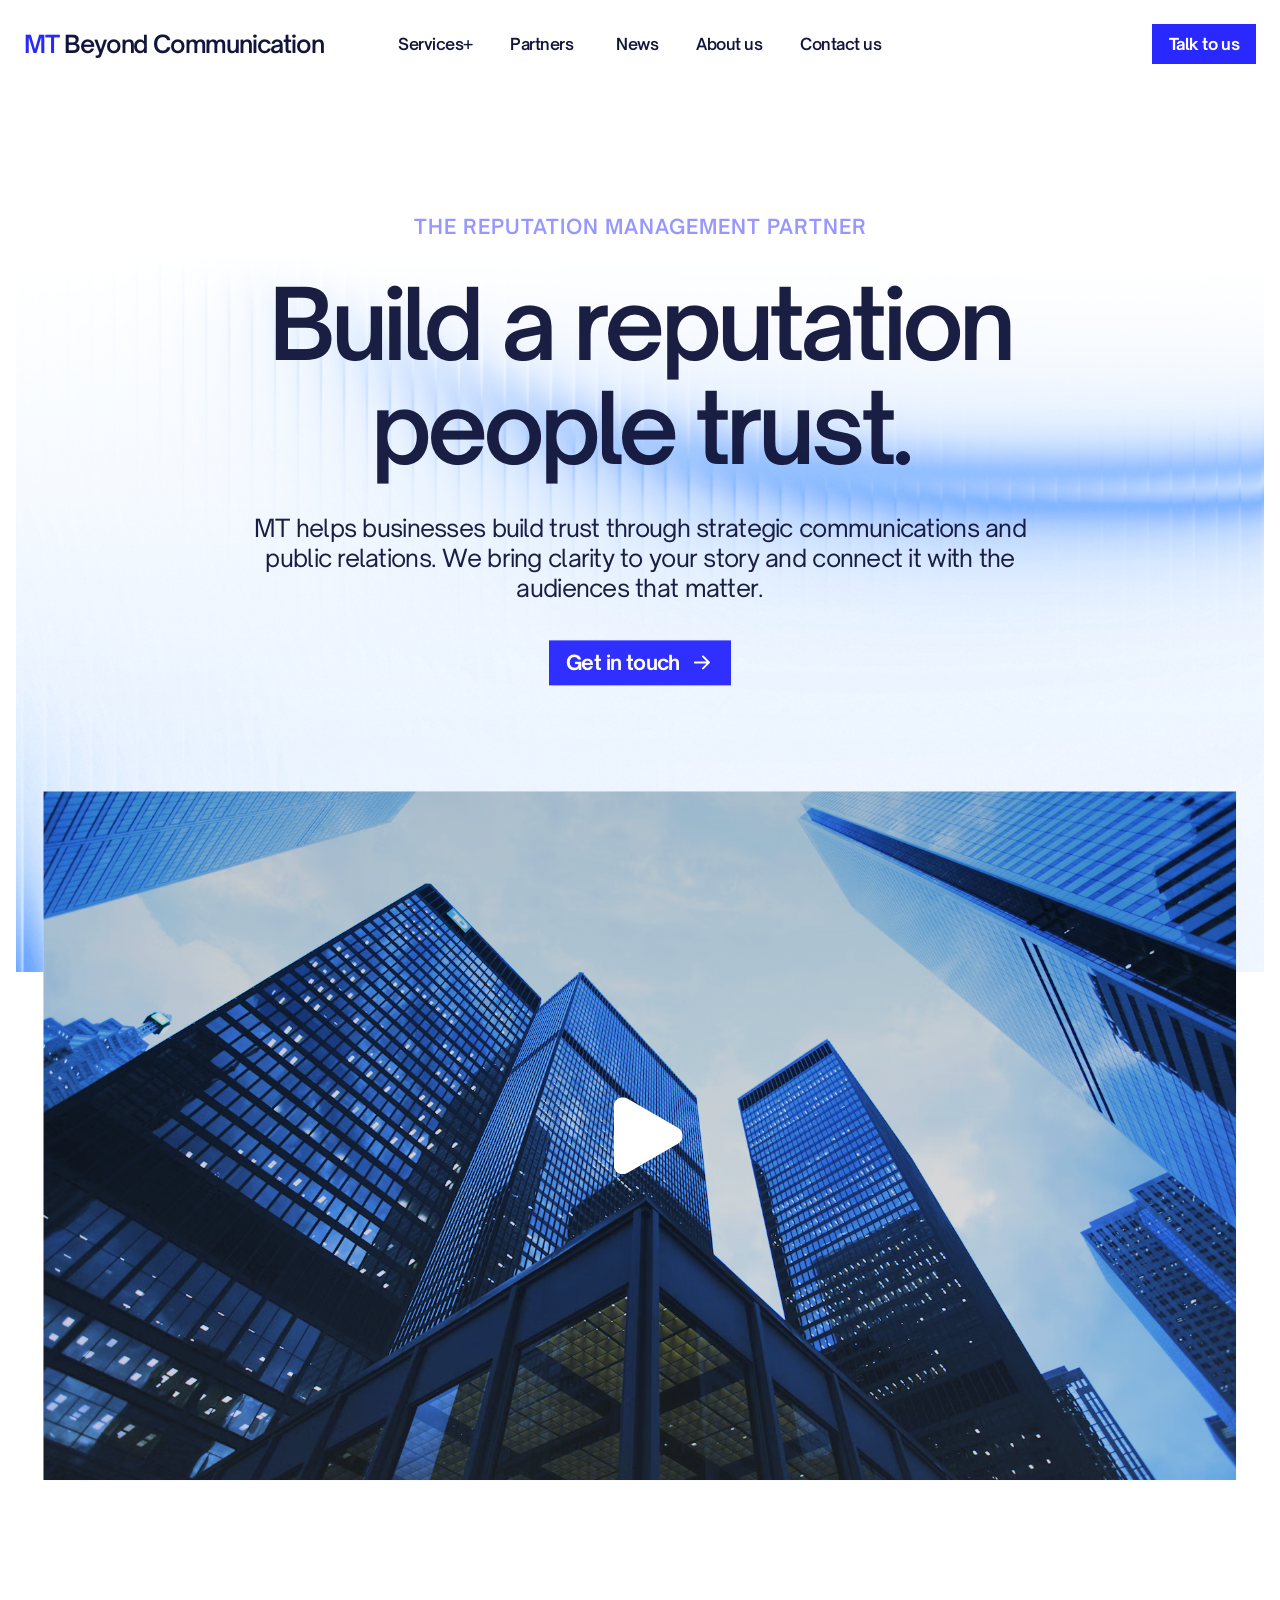
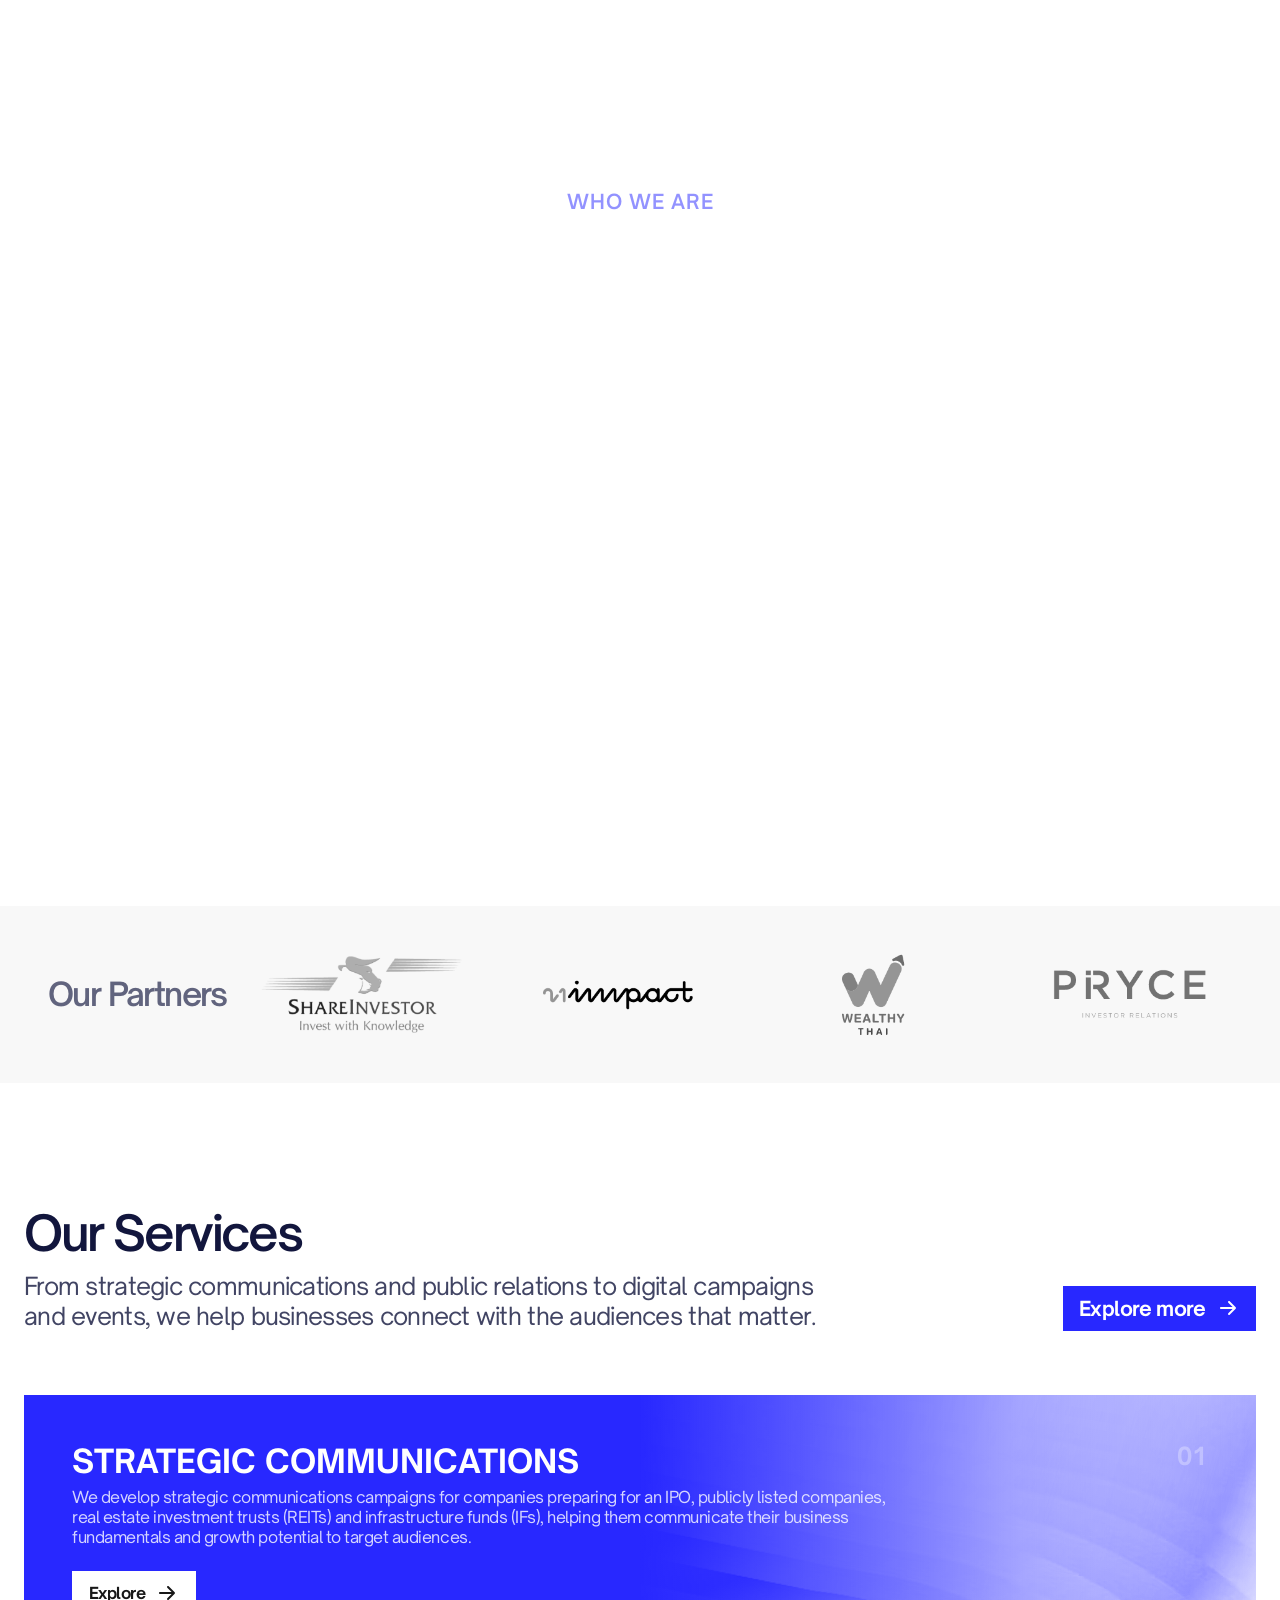
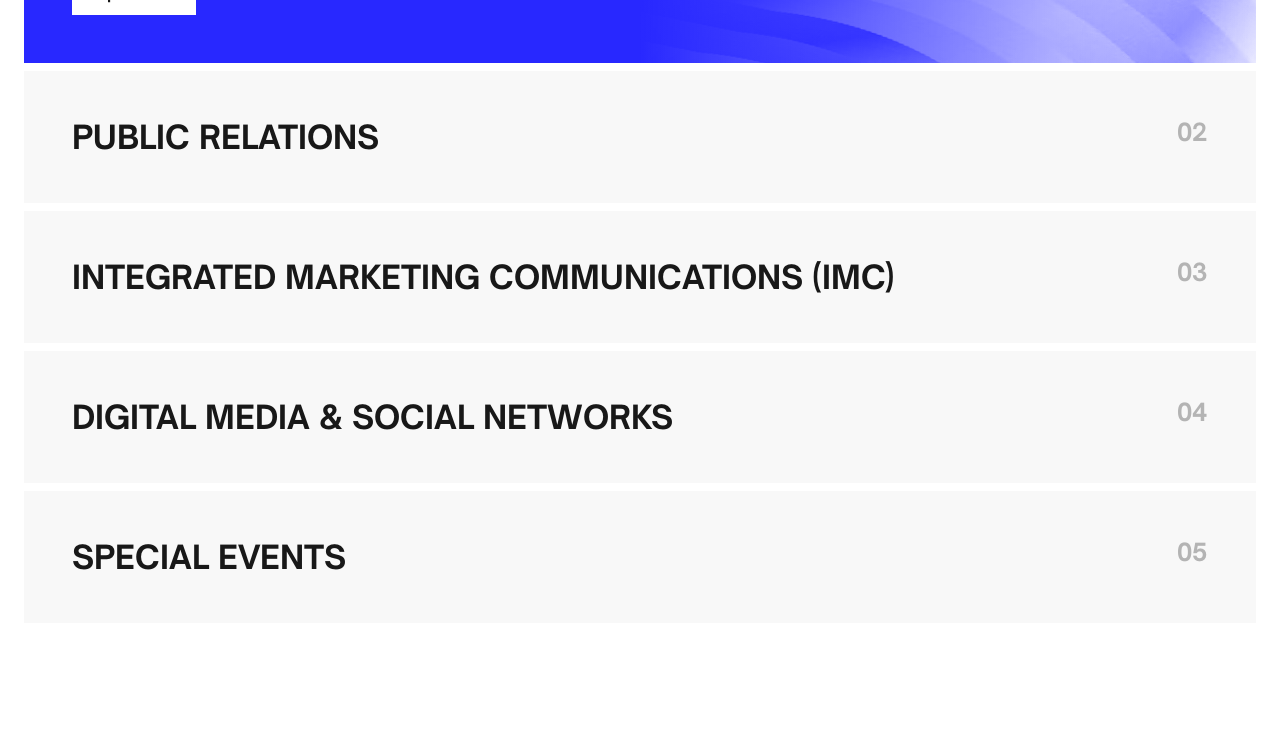
==== index.html @ 6bf40160 "Give presentation sections a minimum viewport height" ====
<!doctype html>
<html lang="en">
<head>
  <meta charset="utf-8">
  <meta name="viewport" content="width=device-width, initial-scale=1">
  <meta name="description" content="MT helps businesses build trust through strategic communications and public relations. We bring clarity to your story and connect it with the audiences that matter.">
  <title>MT — Beyond Communication</title>
  <link rel="preload" href="assets/fonts/OpenSauceOne-SemiBold.otf" as="font" type="font/otf" crossorigin>
  <link rel="preload" href="assets/fonts/OpenSauceOne-Regular.otf" as="font" type="font/otf" crossorigin>
  <link rel="stylesheet" href="styles.css?v=full-height-1">
  <link rel="stylesheet" href="motion.css">
  <script src="script.js?v=scroll-3" defer></script>
  <script src="motion.js" defer></script>
</head>
<body>
  <a class="skip-link" href="#main">Skip to content</a>
  <div class="site" data-node-id="1:2">
    <header class="header" data-node-id="1:3">
      <a class="brand" href="#" aria-label="MT Beyond Communication — Home" data-node-id="1:4"><span>MT </span>Beyond Communication</a>
      <nav class="navigation" aria-label="Main navigation" data-node-id="1:5">
        <a href="#" data-node-id="1:6">Services+</a>
        <a href="#" data-node-id="1:7">Partners</a>
        <a href="#" data-node-id="1:6">News</a>
        <a href="#" data-node-id="1:6">About us</a>
        <a href="#" data-node-id="1:6">Contact us</a>
      </nav>
      <button class="button button--small" type="button" data-pending="contact" data-node-id="1:11" aria-disabled="true">Talk to us</button>
    </header>
    <main id="main" tabindex="-1">
      <section class="hero" aria-labelledby="hero-title" data-node-id="1:13">
        <div class="hero-background" aria-hidden="true">
          <img src="assets/images/hero-texture.png" alt="" width="3840" height="2160" fetchpriority="high">
          <div class="hero-blue"></div><div class="hero-fade"></div>
        </div>
        <div class="hero-content" data-node-id="1:14">
          <div class="hero-copy" data-node-id="1:15">
            <p class="eyebrow hero-eyebrow" data-node-id="1:16">THE REPUTATION MANAGEMENT PARTNER</p>
            <h1 id="hero-title" data-node-id="1:17">Build a reputation people trust.</h1>
            <p class="hero-description" data-node-id="1:18">MT helps businesses build trust through strategic communications and public relations. We bring clarity to your story and connect it with the audiences that matter.</p>
          </div>
          <button class="button button--large" type="button" data-pending="contact" data-node-id="1:20" aria-disabled="true">Get in touch<img src="assets/images/arrow-white.svg" width="24" height="24" alt=""></button>
        </div>
        <div class="film" data-node-id="1:25">
          <div class="film-art" aria-hidden="true">
            <img class="film-texture" src="assets/images/hero-texture.png" width="3840" height="2160" alt="">
            <img class="film-photo" src="assets/images/architecture.png" width="1740" height="1160" alt="">
            <div class="film-blue"></div><div class="film-shade"></div>
          </div>
          <button class="play" type="button" data-pending="video" aria-disabled="true" aria-label="Play MT introduction" data-node-id="1:26"><span class="play-rotation"><img src="assets/images/play.svg" alt=""></span></button>
        </div>
      </section>
      <section id="about" class="standards" tabindex="-1" aria-labelledby="standards-title" data-node-id="1:27">
        <div class="standards-content" data-node-id="1:28">
          <h2 class="eyebrow" id="standards-title" data-node-id="1:29">WHO WE ARE</h2>
          <p class="statement" data-node-id="1:30"><span class="text-blue">MT Multimedia</span> helps businesses communicate with clarity, drawing on expertise in strategic communications for listed companies, REITs and infrastructure funds.</p>
        </div>
      </section>
      <section id="partners" class="partners" tabindex="-1" aria-labelledby="partners-title" data-node-id="1:31">
        <h2 id="partners-title" data-node-id="1:32">Our Partners</h2>
        <div class="partner-logos" data-node-id="1:33">
          <div class="partner" data-node-id="1:34"><img src="assets/images/partner-shareinvestor.png" width="220" height="100" alt="ShareInvestor — Invest with Knowledge" loading="lazy"><span aria-hidden="true"></span></div>
          <div class="partner" data-node-id="1:35"><img src="assets/images/partner-vimpact.png" width="220" height="100" alt="21 Impact" loading="lazy"><span aria-hidden="true"></span></div>
          <div class="partner" data-node-id="1:36"><img src="assets/images/partner-wealthy-thai.png" width="220" height="100" alt="Wealthy Thai" loading="lazy"><span aria-hidden="true"></span></div>
          <div class="partner" data-node-id="1:37"><img src="assets/images/partner-pryce.png" width="220" height="100" alt="Pryce Investor Relations" loading="lazy"><span aria-hidden="true"></span></div>
        </div>
      </section>
      <section id="services" class="services" tabindex="-1" aria-labelledby="services-title" data-node-id="1:38">
        <div class="services-header" data-node-id="1:39">
          <div class="services-intro" data-node-id="1:40">
            <h2 id="services-title" data-node-id="1:41">Our Services</h2>
            <p data-node-id="1:42">From strategic communications and public relations to digital campaigns and events, we help businesses connect with the audiences that matter.</p>
          </div>
          <a class="button button--large" href="#service-list" data-node-id="1:43">Explore more<img src="assets/images/arrow-white.svg" width="24" height="24" alt=""></a>
        </div>
        <div id="service-list" class="service-list" tabindex="-1" data-node-id="1:47">
          <article id="strategic-communications" class="service-card service-card--strategic" aria-labelledby="strategic-title" data-node-id="1:48">
            <div class="service-art" aria-hidden="true"><div class="service-image"><img src="assets/images/service-texture.png" width="1644" height="2324" alt="" loading="lazy"></div><div class="service-fade"></div></div>
            <div class="service-content" data-node-id="1:49"><div class="service-copy"><h3 id="strategic-title" data-node-id="1:51"><button type="button" class="service-toggle" aria-controls="strategic-title-details">STRATEGIC COMMUNICATIONS</button></h3><div id="strategic-title-details" class="service-details"><div class="service-details-body"><p data-node-id="1:52">We develop strategic communications campaigns for companies preparing for an IPO, publicly listed companies, real estate investment trusts (REITs) and infrastructure funds (IFs), helping them communicate their business fundamentals and growth potential to target audiences.</p><button type="button" class="button button--white" data-pending="strategic" aria-disabled="true" data-node-id="1:53">Explore<img src="assets/images/arrow-dark.svg" width="24" height="24" alt=""></button></div></div></div></div>
            <span class="service-number" data-node-id="1:57">01</span>
          </article>
          <article id="public-relations" class="service-card service-card--pr" aria-labelledby="pr-title" data-node-id="1:58">
            <div class="service-art" aria-hidden="true"><div class="service-image"><img src="assets/images/service-texture.png" width="1644" height="2324" alt="" loading="lazy"></div><div class="service-fade"></div></div>
            <div class="service-content" data-node-id="1:59"><div class="service-copy"><h3 id="pr-title" data-node-id="1:61"><button type="button" class="service-toggle" aria-controls="pr-title-details">PUBLIC RELATIONS</button></h3><div id="pr-title-details" class="service-details"><div class="service-details-body"><p data-node-id="1:62">We plan and manage public relations campaigns for private and public sector organisations, combining media relations, press conferences and interviews with monitoring and evaluation to strengthen corporate reputation.</p><button type="button" class="button button--white" data-pending="pr" aria-disabled="true" data-node-id="1:63">Explore<img src="assets/images/arrow-dark.svg" width="24" height="24" alt=""></button></div></div></div></div>
            <span class="service-number" data-node-id="1:67">02</span>
          </article>
          <article id="integrated-marketing" class="service-card service-card--imc" aria-labelledby="imc-title" data-node-id="1:68">
            <div class="service-art" aria-hidden="true"><div class="service-image"><img src="assets/images/service-texture.png" width="1644" height="2324" alt="" loading="lazy"></div><div class="service-fade"></div></div>
            <div class="service-content" data-node-id="1:69"><div class="service-copy"><h3 id="imc-title" data-node-id="1:71"><button type="button" class="service-toggle" aria-controls="imc-title-details">INTEGRATED MARKETING COMMUNICATIONS (IMC)</button></h3><div id="imc-title-details" class="service-details"><div class="service-details-body"><p data-node-id="1:72">We develop integrated campaigns that strengthen corporate identity and build brands across traditional and digital media, supported by video, advertising and content production.</p><button type="button" class="button button--white" data-pending="imc" aria-disabled="true" data-node-id="1:73">Explore<img src="assets/images/arrow-dark.svg" width="24" height="24" alt=""></button></div></div></div></div>
            <span class="service-number" data-node-id="1:77">03</span>
          </article>
          <article id="digital-media" class="service-card service-card--digital" aria-labelledby="digital-title" data-node-id="1:78">
            <div class="service-art" aria-hidden="true"><div class="service-image"><img src="assets/images/service-texture.png" width="1644" height="2324" alt="" loading="lazy"></div><div class="service-fade"></div></div>
            <div class="service-content" data-node-id="1:79"><div class="service-copy"><h3 id="digital-title" data-node-id="1:81"><button type="button" class="service-toggle" aria-controls="digital-title-details">DIGITAL MEDIA &amp; SOCIAL NETWORKS</button></h3><div id="digital-title-details" class="service-details"><div class="service-details-body"><p data-node-id="1:82">We develop digital marketing plans and online campaigns for business and investment audiences, selecting appropriate platforms and monitoring performance to support each campaign’s objectives.</p><button type="button" class="button button--white" data-pending="digital" aria-disabled="true" data-node-id="1:83">Explore<img src="assets/images/arrow-dark.svg" width="24" height="24" alt=""></button></div></div></div></div>
            <span class="service-number" data-node-id="1:87">04</span>
          </article>
          <article id="special-events" class="service-card service-card--events" aria-labelledby="events-title" data-node-id="1:88">
            <div class="service-art" aria-hidden="true"><div class="service-image"><img src="assets/images/service-texture.png" width="1644" height="2324" alt="" loading="lazy"></div><div class="service-fade"></div></div>
            <div class="service-content"><div class="service-copy"><h3 id="events-title" data-node-id="1:90"><button type="button" class="service-toggle" aria-controls="events-title-details">SPECIAL EVENTS</button></h3><div id="events-title-details" class="service-details"><div class="service-details-body"><p>We plan and manage events for businesses and the investment community, including IPO roadshows, listing-day events and shareholder meetings.</p><button type="button" class="button button--white" data-pending="events" aria-disabled="true">Explore<img src="assets/images/arrow-dark.svg" width="24" height="24" alt=""></button></div></div></div></div>
            <span class="service-number" data-node-id="1:91">05</span>
          </article>
        </div>
      </section>
    </main>
  </div>
</body>
</html>
---- styles.css ----
@font-face{font-family:"Open Sauce One";src:url("assets/fonts/OpenSauceOne-Regular.otf") format("opentype");font-style:normal;font-weight:400;font-display:swap}
@font-face{font-family:"Open Sauce One";src:url("assets/fonts/OpenSauceOne-SemiBold.otf") format("opentype");font-style:normal;font-weight:600;font-display:swap}
@font-face{font-family:"Open Sauce One";src:url("assets/fonts/OpenSauceOne-Bold.otf") format("opentype");font-style:normal;font-weight:700;font-display:swap}
@font-face{font-family:"Open Sauce Two";src:url("assets/fonts/OpenSauceTwo-Regular.otf") format("opentype");font-style:normal;font-weight:400;font-display:swap}
@font-face{font-family:"Open Sauce Two";src:url("assets/fonts/OpenSauceTwo-SemiBold.otf") format("opentype");font-style:normal;font-weight:600;font-display:swap}

/* Figma 1:2 — desktop reference: 1920 × 4155. */
:root{
  --blue:#2828ff;
  --ink:#12163d;
  --muted:#a1a2ac;
  --paper:#fff;
  --surface:#f8f8f8;
  --dark:#181818;
  --content:1242px;
  --font-one:"Open Sauce One",sans-serif;
  --font-two:"Open Sauce Two",sans-serif;
  --motion-fast:160ms;
  --motion-ease:cubic-bezier(.2,.7,.2,1);
}
*{box-sizing:border-box}
html{scroll-behavior:smooth;scroll-padding-top:24px}
body{margin:0;background:var(--paper);color:var(--ink);font-family:var(--font-one);font-synthesis:none;-webkit-font-smoothing:antialiased}
h1,h2,h3,p{margin:0;font-size:inherit;font-weight:inherit}
a{color:inherit;text-decoration:none}
button{border:0;border-radius:0;margin:0;padding:0;background:none;color:inherit;font:inherit;letter-spacing:inherit;cursor:pointer}
img{display:block;max-width:none}
button[aria-disabled="true"]{cursor:default}
:focus-visible{outline:2px solid var(--blue);outline-offset:5px}
.button--white:focus-visible,.play:focus-visible{outline-color:white}
/* Destination focus continues the reading order, without outlining a section. */
:where(main,section,.service-list)[tabindex="-1"]:focus,[data-anchor-focus]:focus{outline:none}
.skip-link{position:fixed;left:24px;top:16px;z-index:20;padding:12px 16px;background:var(--ink);color:white;transform:translateY(-180%)}
.skip-link:focus{transform:translateY(0)}
.site{isolation:isolate;width:100%;overflow:clip}
.header{position:relative;z-index:5;display:grid;grid-template-columns:minmax(0,1fr) auto minmax(0,1fr);align-items:center;padding:24px;min-height:88px;gap:32px}
.brand{width:300px;flex-shrink:0;font-family:var(--font-two);font-weight:600;font-size:24px;line-height:26px;letter-spacing:-1.2px;white-space:nowrap}
.brand span{color:var(--blue)}
.navigation{display:flex;align-items:center;gap:36px;font-size:16px;font-weight:600;line-height:20px;letter-spacing:-.48px;white-space:nowrap}
.navigation a,.navigation button{position:relative}
.navigation>:nth-child(1){width:76px}
.navigation>:nth-child(2){width:70px}
.navigation>:nth-child(3){width:44px}
.navigation>:nth-child(4){width:68px}
.navigation>:nth-child(5){width:82px}
.header>.button{width:104px;justify-self:end}
.navigation a::after{position:absolute;content:"";bottom:-5px;left:0;right:0;height:1px;background:currentColor;transform:scaleX(0);transform-origin:left;transition:transform var(--motion-fast) var(--motion-ease)}
.navigation a:focus-visible::after{transform:scaleX(1)}
.button{display:inline-flex;align-items:center;justify-content:center;align-self:flex-start;flex-shrink:0;gap:10px;padding:10px 16px;background:var(--blue);color:white;font-size:16px;line-height:20px;font-weight:700;letter-spacing:-.48px;white-space:nowrap;transition:transform 120ms var(--motion-ease)}
.button--large{font-size:20px;line-height:25px;letter-spacing:-.6px}
.button--white{background:white;color:var(--dark)}
.button img{flex-shrink:0;transition:transform var(--motion-fast) var(--motion-ease)}
.button:not([aria-disabled="true"]):focus-visible img{transform:translateX(3px)}
.button:not([aria-disabled="true"]):active{transform:translateY(1px)}
/* Hover feedback is limited to precise pointers, so touch does not leave it on. */
@media(hover:hover) and (pointer:fine){
  .navigation a:hover::after{transform:scaleX(1)}
  .button:not([aria-disabled="true"]):hover img{transform:translateX(3px)}
}
main{display:block}
.hero{min-height:100svh;height:891px;position:relative;z-index:4;display:flex;align-items:center;padding:16px 96px 188px}
.hero-background{position:absolute;inset:0;overflow:hidden;pointer-events:none;isolation:isolate}
.hero-background::after{content:"";position:absolute;inset:0;border:16px solid white}
.hero-background>img{width:100%;height:100%;object-fit:cover}
.hero-blue,.hero-fade{position:absolute;inset:0}
.hero-blue{background:blue;mix-blend-mode:color-dodge}
.hero-fade{background:linear-gradient(to bottom,white 18.519%,rgba(255,255,255,0) 75.14%)}
.hero-content{position:relative;display:flex;flex:1;min-width:0;flex-direction:column;align-items:center;gap:37px}
.hero-copy{width:100%;display:flex;flex-direction:column;align-items:center;gap:33px;text-align:center}
.eyebrow{font-size:20px;line-height:25px;font-weight:600;letter-spacing:1px;color:var(--blue);opacity:.5}
.hero-eyebrow{width:655px;max-width:100%}
h1{width:1032px;max-width:100%;font-weight:600;font-size:96px;line-height:104px;letter-spacing:-4.8px}
.hero-description{width:796px;max-width:100%;font-size:24px;line-height:30px;letter-spacing:-.72px}
.hero-content>.button{align-self:center;width:182px}
.film,.film-origin{position:absolute;left:calc(50% - 620px);top:714.5px;width:1242px;height:699px}
.film-art{position:absolute;inset:0;overflow:hidden;isolation:isolate}
.film-texture{position:absolute;height:100%;width:100.05%;left:-.03%;top:0}
.film-photo{position:absolute;height:100%;width:103.03%;left:-.08%;top:0}
.film-blue,.film-shade{position:absolute;inset:0}
.film-blue{background:#4797ff;mix-blend-mode:overlay}
.film-shade{background:linear-gradient(to bottom,rgba(0,0,0,.2),rgba(102,102,102,.2))}
.play{position:absolute;left:50%;top:50%;transform:translate(-50%,-50%);width:104px;height:105px;display:flex;align-items:center;justify-content:center}
.play-rotation{position:relative;width:105px;height:104px;flex-shrink:0;transform:rotate(90deg)}
.play img{position:absolute;left:13.03%;top:8.53%}
.standards{min-height:100svh;position:relative;z-index:3;display:flex;align-items:center;justify-content:center;border:11px solid white;padding:629px 80px 186px}
.standards-content{width:1740px;max-width:100%;display:flex;flex-direction:column;align-items:center;justify-content:center;gap:37px;text-align:center}
.statement{width:1116px;max-width:100%;font-size:64px;font-weight:600;line-height:81px;letter-spacing:-3.2px}
.text-blue{color:var(--blue)}
.text-muted{color:var(--muted)}
.partners{position:relative;z-index:2;display:flex;align-items:center;justify-content:center;gap:64px;padding:42px 164px;background:var(--surface)}
.partners h2{width:254px;flex-shrink:0;font-weight:600;font-size:32px;line-height:40px;letter-spacing:-1.6px;opacity:.65}
.partner-logos{display:flex;align-items:center;gap:2px}
.partner{position:relative;isolation:isolate;width:220px;height:100px;flex-shrink:0}
.partner img{width:220px;height:100px;object-fit:cover;filter:grayscale(1)}
.partner span{display:none}
.services{min-height:100svh;position:relative;z-index:1;display:flex;flex-direction:column;align-items:center;justify-content:center;gap:64px;padding:120px 24px}
.services-header{display:flex;align-items:flex-end;gap:24px;width:var(--content);max-width:100%}
.services-intro{flex:1;min-width:0;display:flex;flex-direction:column;gap:8px}
.services-intro h2{font-size:48px;font-weight:600;line-height:60px;letter-spacing:-2.4px}
.services-intro p{font-family:var(--font-two);width:796px;max-width:100%;font-size:24px;line-height:30px;letter-spacing:-.72px;opacity:.8}
.services-header>.button{align-self:flex-end;width:193px}
.service-list{display:flex;flex-direction:column;align-items:stretch;gap:8px;width:var(--content);max-width:100%;scroll-margin-top:24px}
.service-card{display:flex;align-items:flex-start;gap:24px;position:relative;isolation:isolate;padding:48px;color:white;scroll-margin-top:24px}
.service-art{position:absolute;inset:0;z-index:-1;overflow:hidden;background:var(--blue);isolation:isolate}
.service-image{position:absolute;inset:0;mix-blend-mode:luminosity;overflow:hidden}
.service-image img{position:absolute;width:100%;height:100%;transform-origin:0 0}
.service-fade{position:absolute;inset:0;background:linear-gradient(to right,var(--blue) 50%,rgba(40,40,255,0))}
.service-content{flex:1;min-width:0;display:flex;flex-direction:column;align-items:flex-start}
.service-copy{display:flex;flex-direction:column;width:100%}
.service-copy h3{font-size:32px;font-weight:700;line-height:36px}
.service-copy p{width:838px;max-width:100%;font-size:16px;line-height:20px;letter-spacing:-.48px;opacity:.8}
.service-card--imc .service-copy p{width:857px}
.service-card--digital .service-copy p{width:814px}
.service-number{flex-shrink:0;font-size:24px;font-weight:700;line-height:27px;opacity:.3}
.service-number{width:31px}
.service-details-body>.button{width:124px;margin-top:24px}
/* All services use the same collapsed row and expandable detail panel.
   Without JavaScript, descriptions remain visible. */
.service-toggle{display:block;width:100%;text-align:left;cursor:default}
.service-details{display:grid;grid-template-rows:1fr;opacity:1}
.service-details-body{min-height:0;overflow:hidden}
.service-details-body>p{padding-top:8px}
.service-card--events .service-details-body>.button{margin-top:32px;margin-bottom:40px}
.services-interactive .service-card{background:var(--surface);color:var(--dark);transition:color 240ms ease}
.services-interactive .service-toggle{cursor:pointer}
.services-interactive .service-art{opacity:0;transition:opacity 320ms var(--motion-ease)}
.services-interactive .service-details{grid-template-rows:0fr;opacity:0;visibility:hidden;transition:grid-template-rows 420ms var(--motion-ease),opacity 240ms ease,visibility 420ms}
.services-interactive .service-card.is-expanded{color:white}
.services-interactive .service-card.is-expanded .service-art{opacity:1}
.services-interactive .service-card.is-expanded .service-details{grid-template-rows:1fr;opacity:1;visibility:visible}
.service-card.is-expanded .service-toggle:focus-visible{outline-color:white}

/* Only a desktop frame was supplied. These adaptations preserve its assets,
   fonts, palette and content order while allowing smaller screens to reflow. */
@media(max-width:1390px){
  .hero{padding-inline:48px}
  .film,.film-origin{width:min(1242px,calc(100% - 96px));height:auto;aspect-ratio:1242/699;left:50%;transform:translateX(-50%)}
  .partners{padding-inline:48px;gap:32px}
  .partners h2{width:auto}
  .partner-logos{flex:1;justify-content:space-between}
  .partner{width:min(16vw,220px);height:auto;aspect-ratio:2.2}
  .partner img{width:100%;height:100%}
}
@media(max-width:1200px){
  .header{display:flex;flex-wrap:wrap;justify-content:space-between;gap:24px}
  .navigation{order:3;justify-content:center;width:100%}
}
@media(max-width:1100px){
  h1{font-size:80px;line-height:1.083333;letter-spacing:-4px}
  .hero{height:820px;padding-bottom:188px}
  .film,.film-origin{top:650px}
  .standards{padding-top:470px;padding-bottom:120px;padding-inline:48px}
  .statement{font-size:52px;line-height:1.26;letter-spacing:-2.6px}
  .services-intro p{font-size:21px;line-height:1.25}
  .service-copy h3{font-size:28px;line-height:1.136}
  .service-card{padding:36px}
}
@media(max-width:700px){
  .header{padding:20px 16px;gap:20px 8px}
  .brand{width:auto;font-size:18px;line-height:24px;letter-spacing:-.9px}
  .header>.button{width:auto;padding:8px 12px;font-size:13px;line-height:20px}
  .navigation{justify-content:space-between;gap:10px;font-size:12px;line-height:18px;letter-spacing:-.36px}
  .navigation>:nth-child(n){width:auto}
  .hero{height:auto;min-height:max(660px,100svh);padding:70px 24px 190px;align-items:flex-start}
  .hero-background::after{border-width:8px}
  .hero-copy{gap:24px}
  .hero-content{gap:28px}
  .eyebrow{font-size:12px;line-height:18px;letter-spacing:.6px}
  h1{width:100%;max-width:520px;font-size:clamp(40px,9vw,64px);line-height:1.083333;letter-spacing:-.05em}
  .hero-description{font-size:18px;line-height:24px;letter-spacing:-.54px}
  .button--large{font-size:18px;line-height:24px;letter-spacing:-.54px}
  .film,.film-origin{top:auto;bottom:0;width:calc(100% - 48px);transform:translate(-50%,50%)}
  .play{transform:translate(-50%,-50%) scale(.65)}
  .standards{border-width:8px;padding:calc((100vw - 48px)*.2814 + 64px) 16px 72px}
  .standards-content{gap:24px}
  .statement{font-size:clamp(28px,6vw,40px);line-height:1.26;letter-spacing:-.05em}
  .partners{padding:28px 24px;gap:16px;flex-direction:column;align-items:flex-start}
  .partners h2{font-size:24px;line-height:1.26;letter-spacing:-1.2px}
  .partner-logos{width:100%;display:grid;grid-template-columns:repeat(2,minmax(0,1fr));gap:8px}
  .partner{width:100%;max-width:220px;justify-self:center}
  .services{padding:64px 24px;gap:32px}
  .services-header{flex-direction:column;align-items:flex-start;gap:24px}
  .services-intro{width:100%}
  .services-header>.button{align-self:flex-start}
  .services-intro h2{font-size:36px;line-height:45px;letter-spacing:-1.8px}
  .services-intro p{font-size:18px;line-height:24px;letter-spacing:-.54px}
  .service-card{padding:28px 24px;gap:12px}
  .service-copy h3{font-size:22px;line-height:1.136}
  .service-copy p{font-size:14px;line-height:20px;letter-spacing:-.42px}
  .service-number{font-size:18px;line-height:24px}
  .service-fade{background:linear-gradient(to right,var(--blue) 35%,rgba(40,40,255,.35))}
}
@media(prefers-reduced-motion:reduce){
  html{scroll-behavior:auto}
  *,*::before,*::after{transition:none!important;animation:none!important}
}
---- motion.css ----
/* Presentation motion. Original typography, layout and image paints stay in
   styles.css. Decorative layers remain invisible without motion.js. */
.motion-enabled [data-motion-pending]{opacity:0}

.motion-enabled .hero-background>img{
  transform:translate3d(var(--hero-pan-x,0px),var(--hero-pan-y,0px),0) scale(var(--hero-zoom,1));
  will-change:transform;
}
.motion-enabled .hero-content{
  translate:0 var(--copy-y,0px);
  opacity:var(--copy-opacity,1);
}
/* The sticky stage follows native scrolling: grow, hold, shrink, release. */
.film-origin{visibility:hidden;pointer-events:none}
.film-scroll{position:relative;z-index:4;height:280svh;margin-top:var(--film-overlap,0px);pointer-events:none}
.film-stage{position:sticky;top:0;width:100%;height:100svh;overflow:clip}
.motion-enabled .film-stage .film{
  left:50%;top:50%;bottom:auto;
  width:var(--film-width);height:var(--film-height);aspect-ratio:auto;
  transform:translate(-50%,-50%);translate:none;overflow:hidden;pointer-events:auto;
  will-change:width,height;
}
.motion-enabled .film-stage .film-art{transform:none}
.film-stage .film-photo{left:0;width:100%;height:100%;object-fit:cover}
.film-scroll + .standards{padding-top:120px}
@media(max-width:700px){.film-scroll + .standards{padding-top:64px}}

.motion-enabled .film-art{
  transform:perspective(1500px) rotateX(var(--film-rx,0deg)) rotateY(var(--film-ry,0deg)) scale(var(--film-scale,1));
  box-shadow:0 28px 60px -32px rgba(18,22,61,var(--film-shadow,0));
}
.film-art::after{
  content:"";position:absolute;inset:0;pointer-events:none;opacity:var(--film-active,0);
  background:radial-gradient(ellipse 55% 65% at var(--film-light-x,50%) var(--film-light-y,50%),rgba(255,255,255,.26),transparent 70%);
  mix-blend-mode:screen;
}
.motion-enabled .play{translate:var(--play-x,0px) var(--play-y,0px)}
.play::before{
  content:"";position:absolute;inset:-20px;border:1px solid rgba(255,255,255,.65);border-radius:50%;
  opacity:var(--film-active,0);scale:calc(.88 + var(--film-active,0)*.12);pointer-events:none;
}
/* Each measured text line rises within its own mask as it crosses the reading
   position. No timer or whole-paragraph fade competes with the scroll. */
.statement-line{display:block;overflow:clip}
.statement-line-content{display:block}
.motion-enabled .statement-line-content{
  opacity:var(--line-reveal,0);
  translate:0 calc((1 - var(--line-reveal,0))*105%);
}
.motion-enabled .service-card{
  transform:perspective(1600px) rotateX(var(--card-rx,0deg)) rotateY(var(--card-ry,0deg));
  box-shadow:0 22px 48px -28px rgba(18,22,61,var(--card-shadow,0));
}
.motion-enabled .service-image{
  transform:translate3d(var(--card-pan-x,0px),var(--card-pan-y,0px),0) scale(var(--card-zoom,1));
}
.service-art::after{
  content:"";position:absolute;inset:0;pointer-events:none;
  opacity:var(--card-active,0);
  background:radial-gradient(ellipse 520px 320px at var(--card-light-x,50%) var(--card-light-y,50%),rgba(255,255,255,.26),transparent 70%);
  mix-blend-mode:screen;
}
.motion-enabled .service-number{translate:calc(var(--card-active,0)*-6px) 0;opacity:calc(.3 + var(--card-active,0)*.7)}
.motion-enabled .service-copy h3{translate:calc(var(--card-active,0)*5px) 0}

@media(hover:hover) and (pointer:fine){
  /* In a client prototype, all existing CTAs can demonstrate tactile feedback,
     including actions whose destinations are intentionally not connected. */
  .motion-enabled .button{position:relative;isolation:isolate;overflow:hidden}
  .motion-enabled .button::before{
    content:"";position:absolute;z-index:-1;inset:0;background:rgba(255,255,255,.16);
    transform:translateX(-102%);transition:transform 450ms var(--motion-ease);pointer-events:none;
  }
  .motion-enabled .button:hover::before{transform:translateX(0)}
  .motion-enabled .button:hover img,.motion-enabled .service-card.is-hovered .button img{transform:translateX(5px)}
  .motion-enabled .button--white::before{background:rgba(40,40,255,.08)}
  .motion-enabled .partner img{transition:translate 500ms var(--motion-ease),filter 500ms var(--motion-ease)}
  .motion-enabled .partner:hover img{translate:0 -7px;filter:grayscale(0)}
}
@media(max-width:700px){
  .play::before{inset:-12px}
}
@media(prefers-reduced-motion:reduce){
  .motion-enabled [data-motion-pending]{opacity:revert}
  .motion-enabled .hero-background>img,.motion-enabled .film-art,.motion-enabled .service-card,.motion-enabled .service-image{transform:none;will-change:auto}
  .motion-enabled .hero-content,.motion-enabled .film,.motion-enabled .play{translate:none;opacity:1}
  .motion-enabled .statement-line-content{opacity:1;translate:none}
}
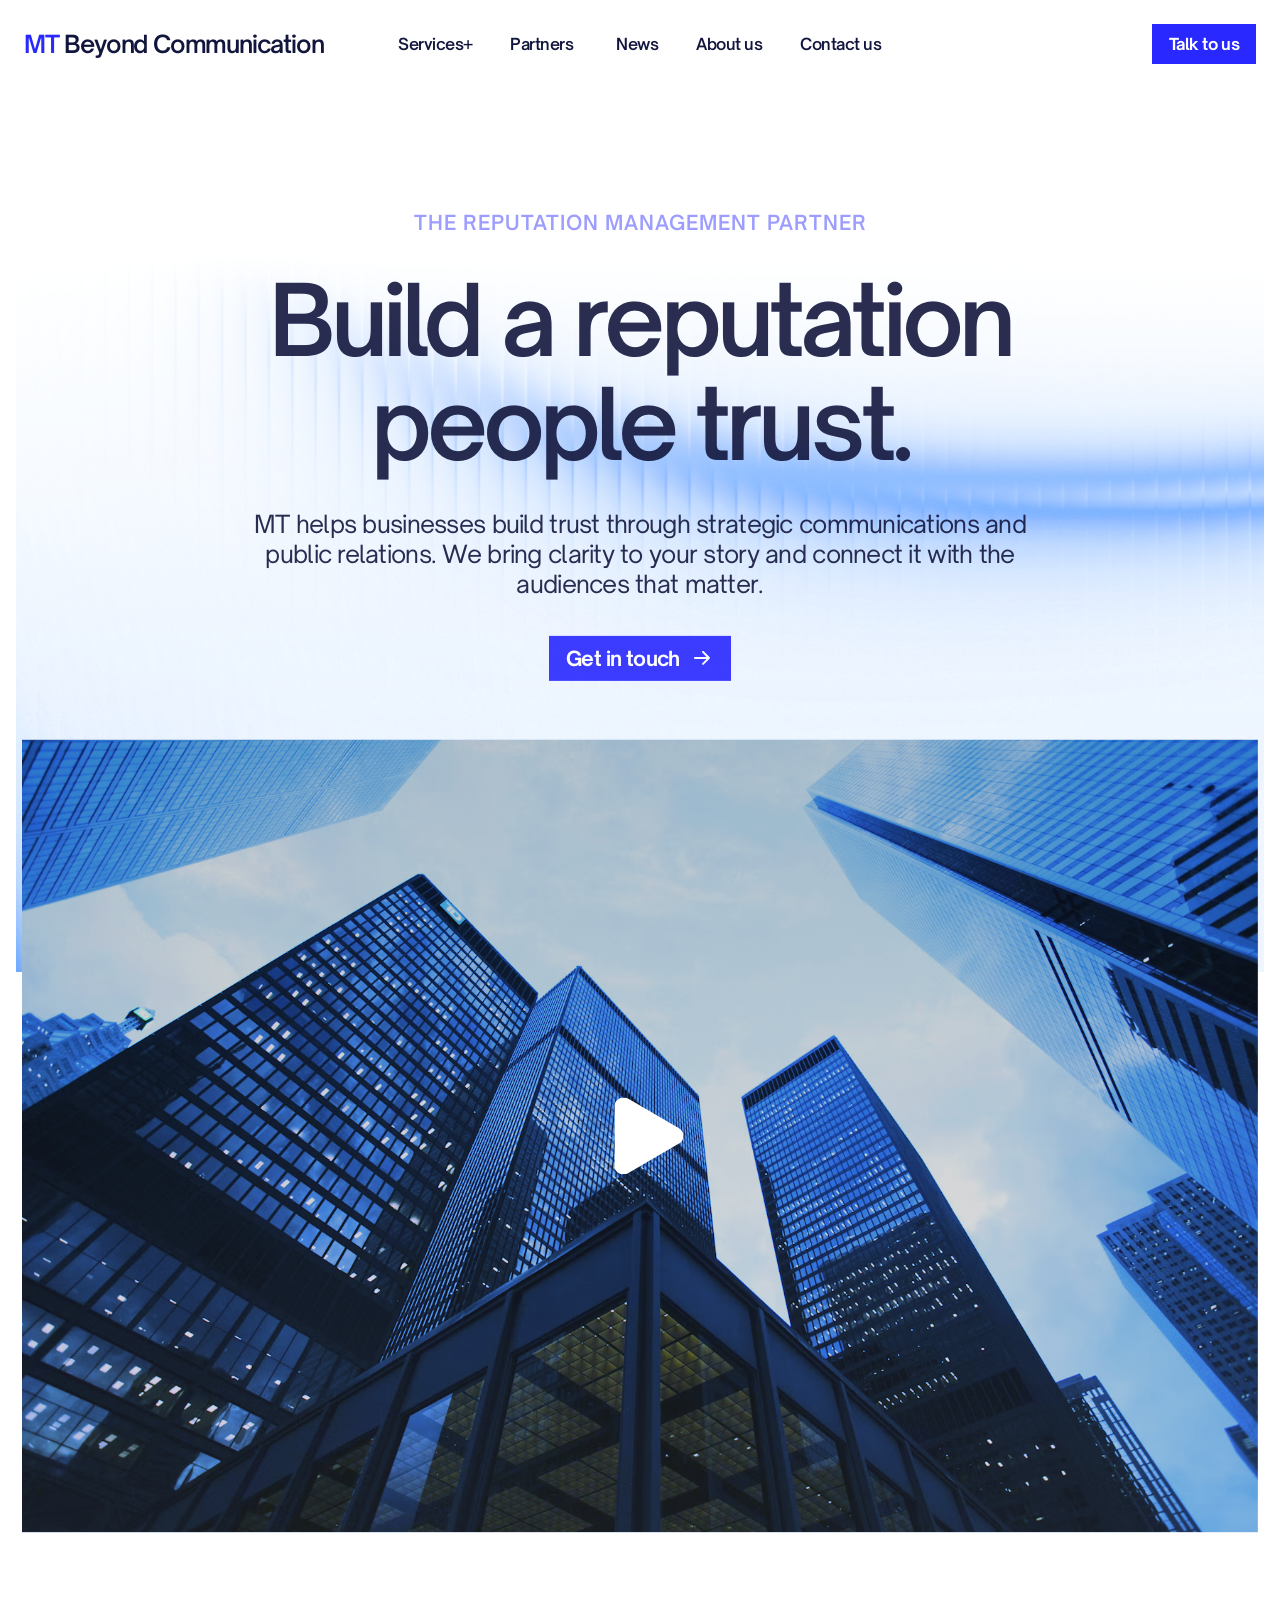
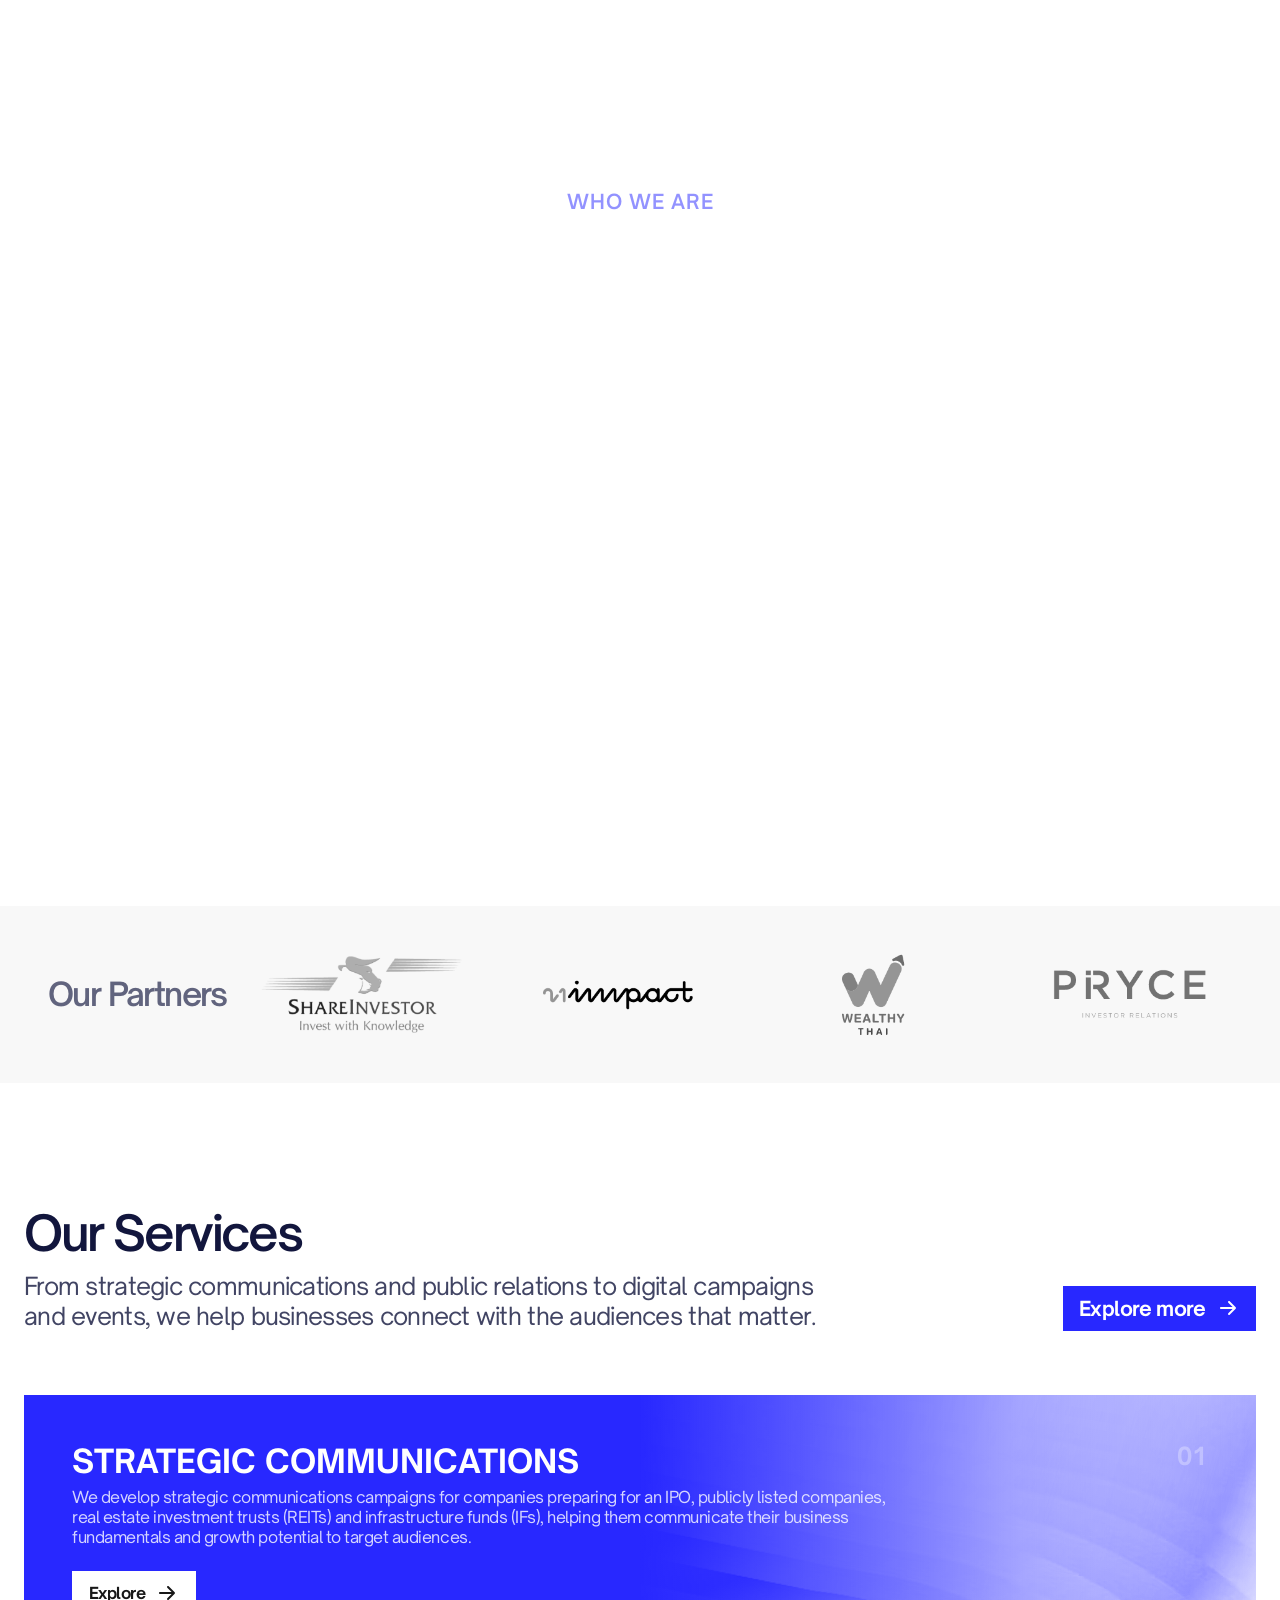
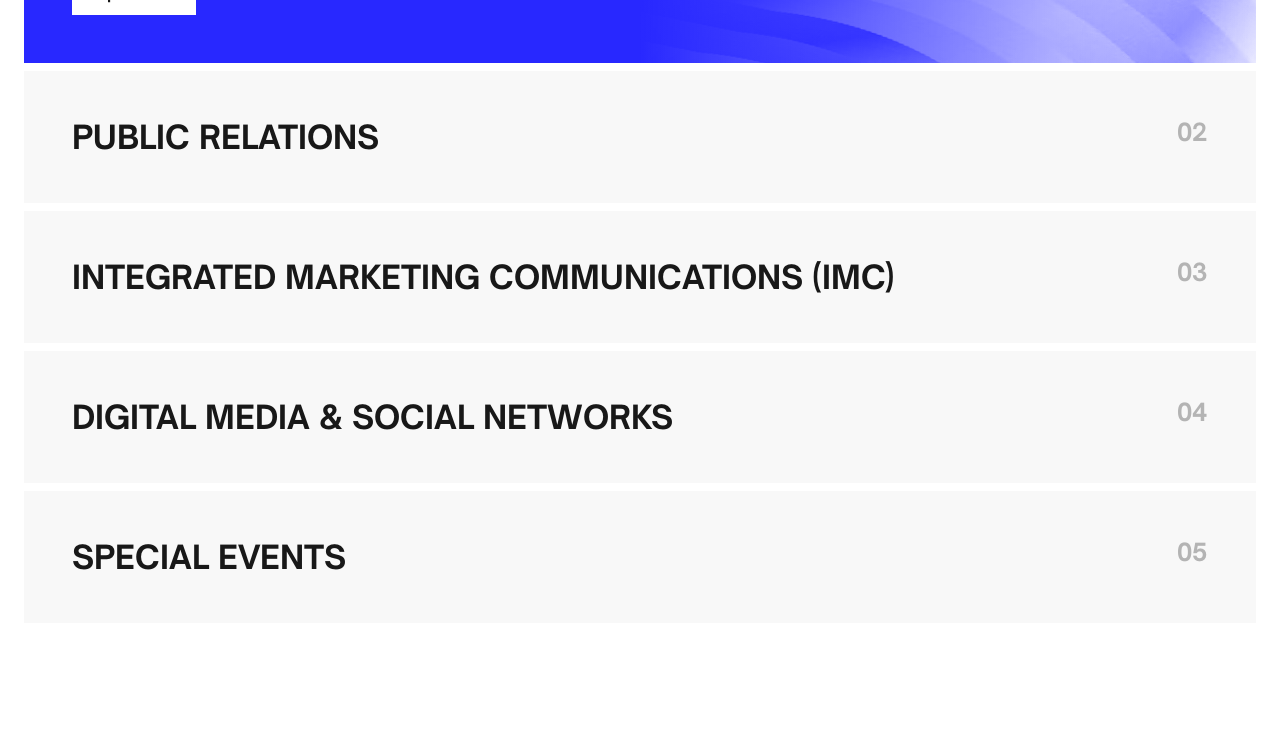
==== commit 969fe914: "Slow visual section travel while preserving responsive input cadence" ====
--- a/index.html
+++ b/index.html
@@ -9,7 +9,7 @@
   <link rel="preload" href="assets/fonts/OpenSauceOne-Regular.otf" as="font" type="font/otf" crossorigin>
   <link rel="stylesheet" href="styles.css?v=full-height-1">
   <link rel="stylesheet" href="motion.css">
-  <script src="script.js?v=scroll-3" defer></script>
+  <script src="script.js?v=scroll-4" defer></script>
   <script src="motion.js" defer></script>
 </head>
 <body>
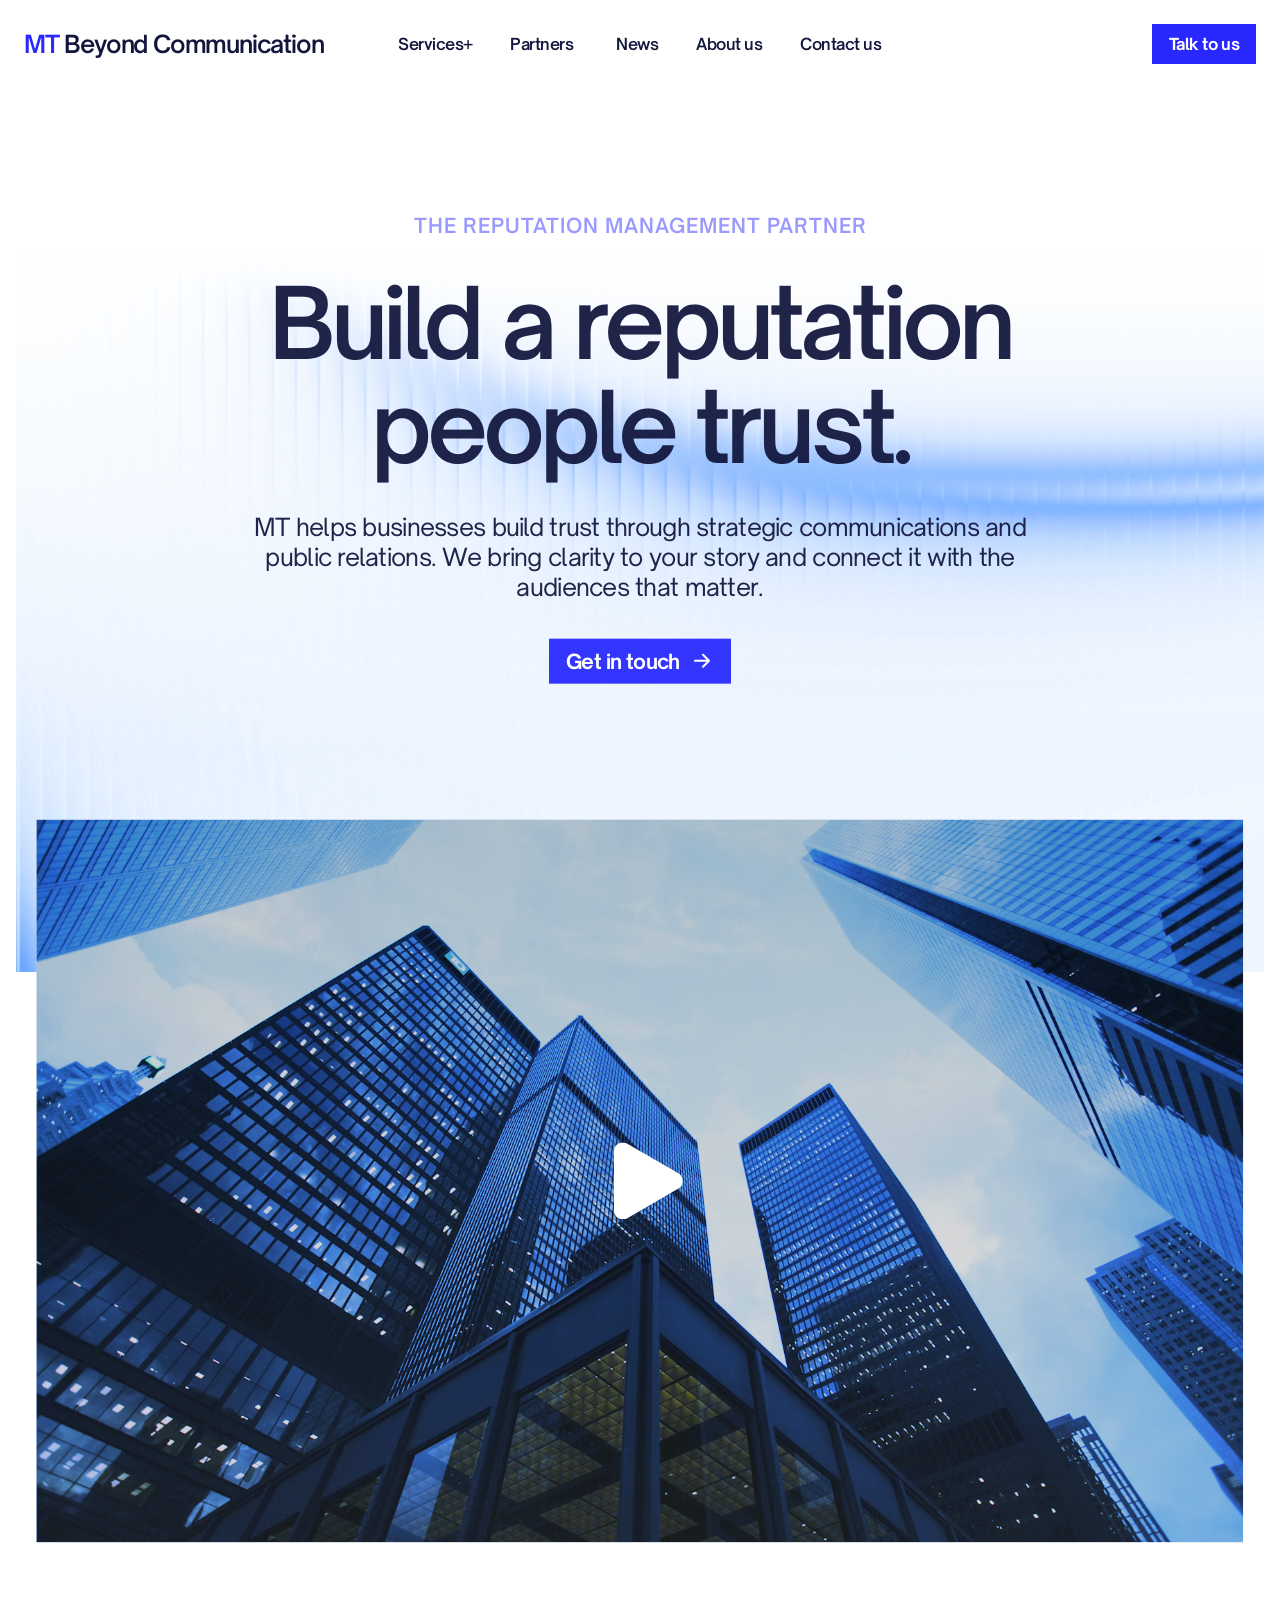
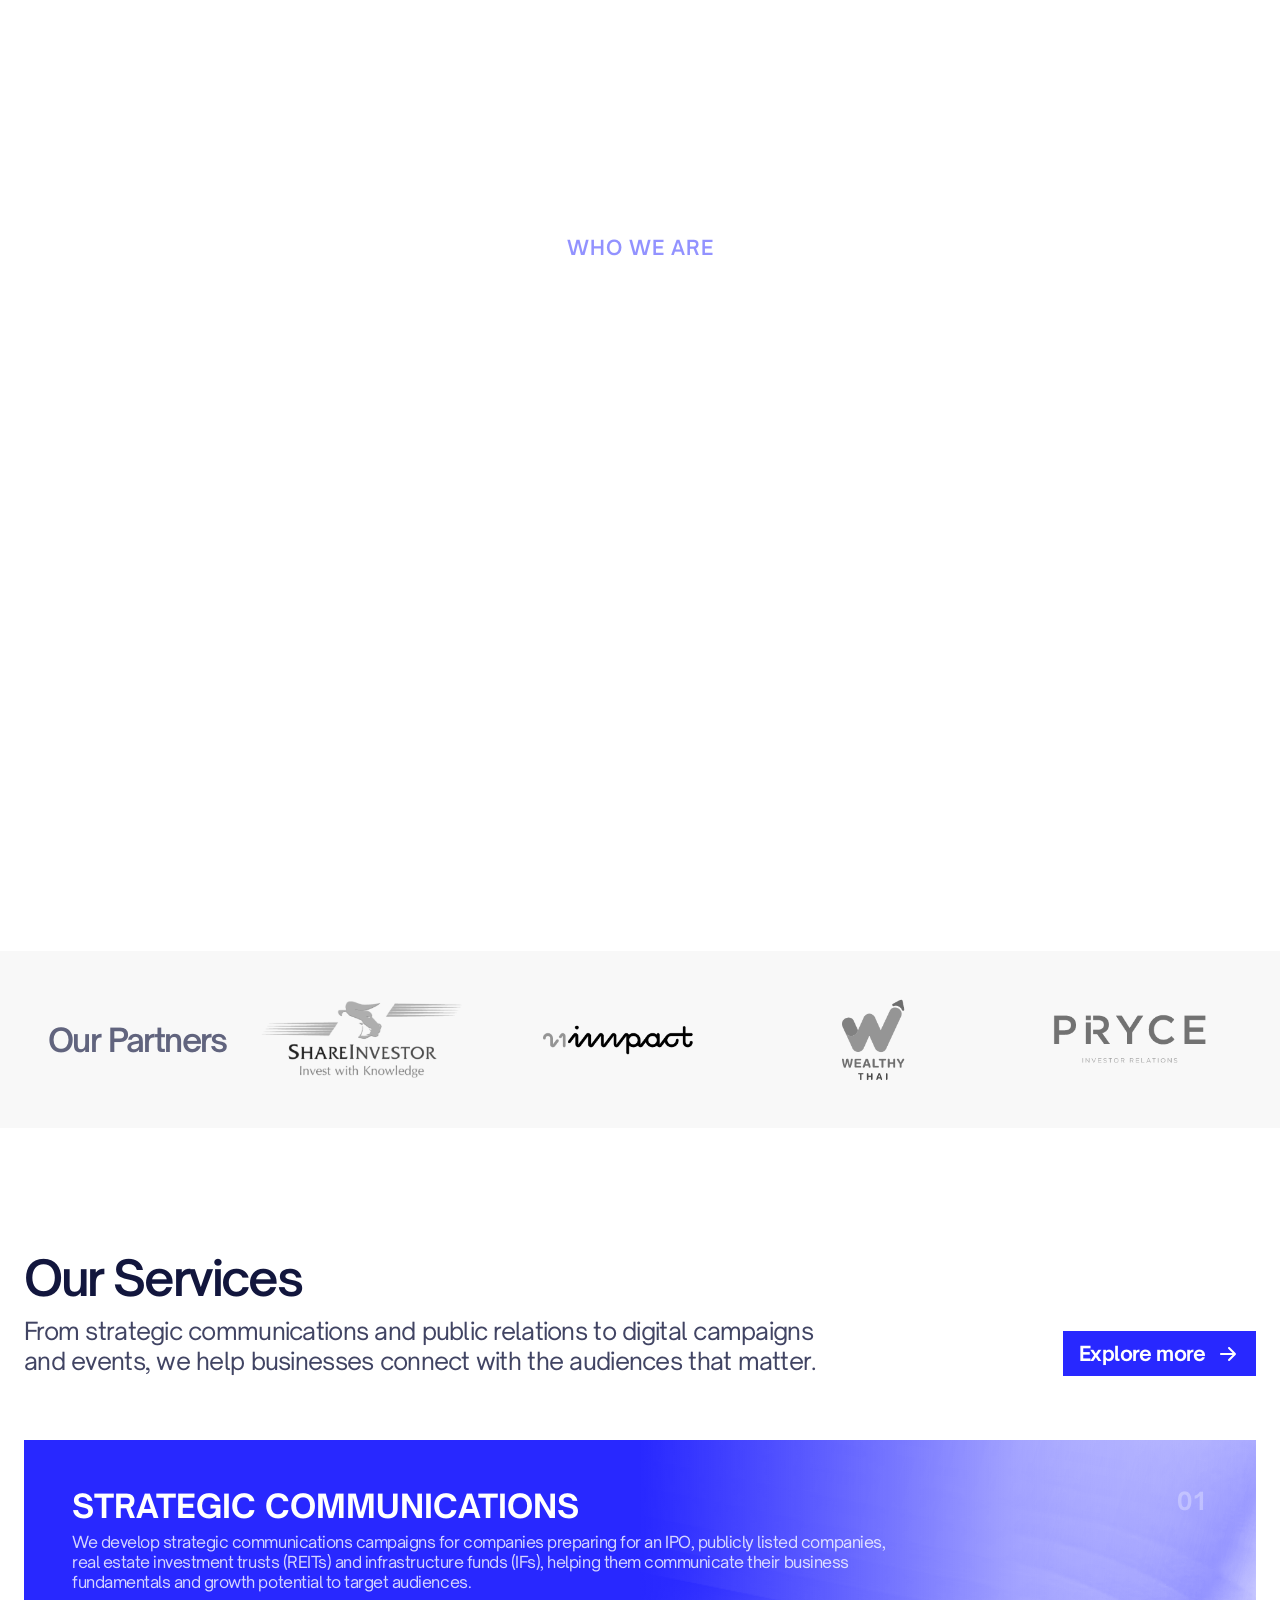
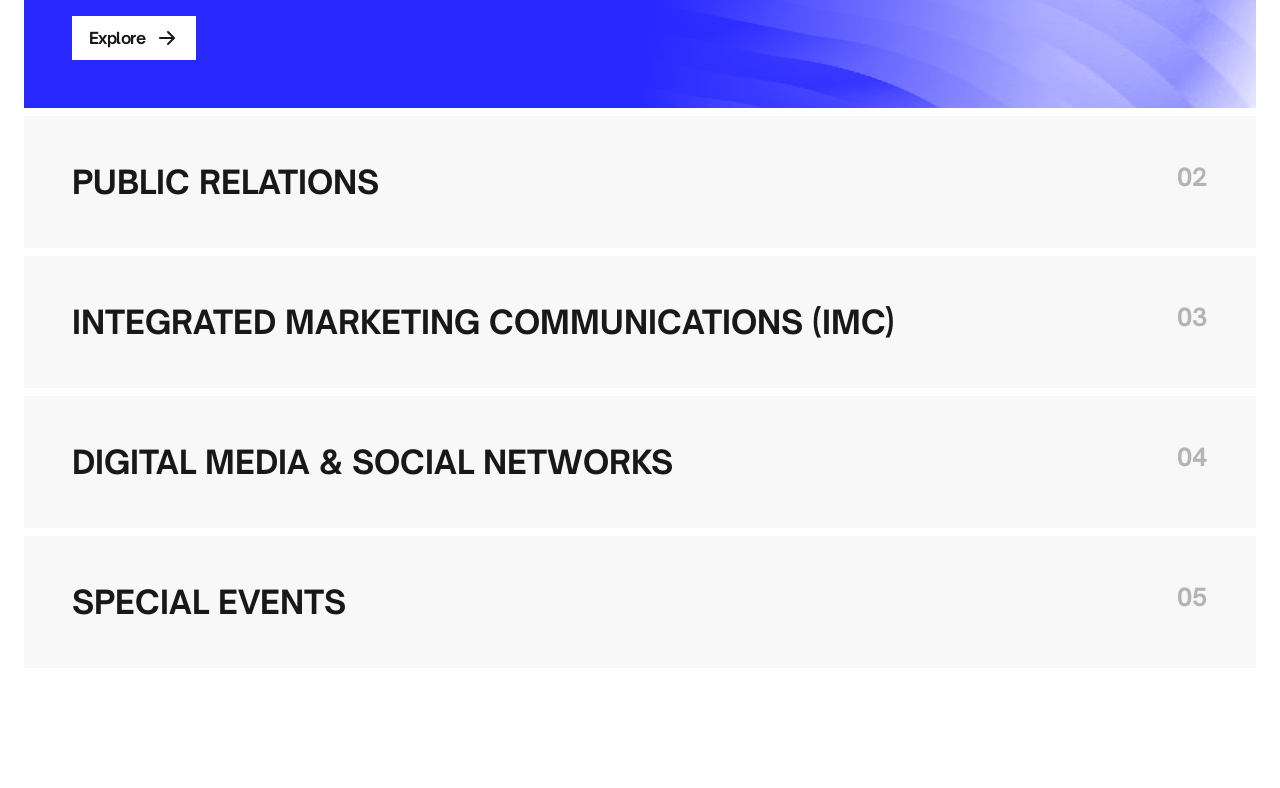
==== commit 9771717f: "Keep the video cover below the hero call to action" ====
--- a/index.html
+++ b/index.html
@@ -7,7 +7,7 @@
   <title>MT — Beyond Communication</title>
   <link rel="preload" href="assets/fonts/OpenSauceOne-SemiBold.otf" as="font" type="font/otf" crossorigin>
   <link rel="preload" href="assets/fonts/OpenSauceOne-Regular.otf" as="font" type="font/otf" crossorigin>
-  <link rel="stylesheet" href="styles.css?v=full-height-1">
+  <link rel="stylesheet" href="styles.css?v=full-height-2">
   <link rel="stylesheet" href="motion.css">
   <script src="script.js?v=scroll-4" defer></script>
   <script src="motion.js" defer></script>
--- a/styles.css
+++ b/styles.css
@@ -58,7 +58,7 @@
   .button:not([aria-disabled="true"]):hover img{transform:translateX(3px)}
 }
 main{display:block}
-.hero{min-height:100svh;height:891px;position:relative;z-index:4;display:flex;align-items:center;padding:16px 96px 188px}
+.hero{min-height:max(891px,100svh);height:auto;position:relative;z-index:4;display:flex;align-items:center;padding:16px 96px 188px}
 .hero-background{position:absolute;inset:0;overflow:hidden;pointer-events:none;isolation:isolate}
 .hero-background::after{content:"";position:absolute;inset:0;border:16px solid white}
 .hero-background>img{width:100%;height:100%;object-fit:cover}
@@ -72,7 +72,7 @@
 h1{width:1032px;max-width:100%;font-weight:600;font-size:96px;line-height:104px;letter-spacing:-4.8px}
 .hero-description{width:796px;max-width:100%;font-size:24px;line-height:30px;letter-spacing:-.72px}
 .hero-content>.button{align-self:center;width:182px}
-.film,.film-origin{position:absolute;left:calc(50% - 620px);top:714.5px;width:1242px;height:699px}
+.film,.film-origin{position:absolute;left:calc(50% - 620px);top:calc(100% - 140px);width:1242px;height:699px}
 .film-art{position:absolute;inset:0;overflow:hidden;isolation:isolate}
 .film-texture{position:absolute;height:100%;width:100.05%;left:-.03%;top:0}
 .film-photo{position:absolute;height:100%;width:103.03%;left:-.08%;top:0}
@@ -147,8 +147,7 @@
 }
 @media(max-width:1100px){
   h1{font-size:80px;line-height:1.083333;letter-spacing:-4px}
-  .hero{height:820px;padding-bottom:188px}
-  .film,.film-origin{top:650px}
+  .hero{min-height:max(820px,100svh);padding-bottom:188px}
   .standards{padding-top:470px;padding-bottom:120px;padding-inline:48px}
   .statement{font-size:52px;line-height:1.26;letter-spacing:-2.6px}
   .services-intro p{font-size:21px;line-height:1.25}
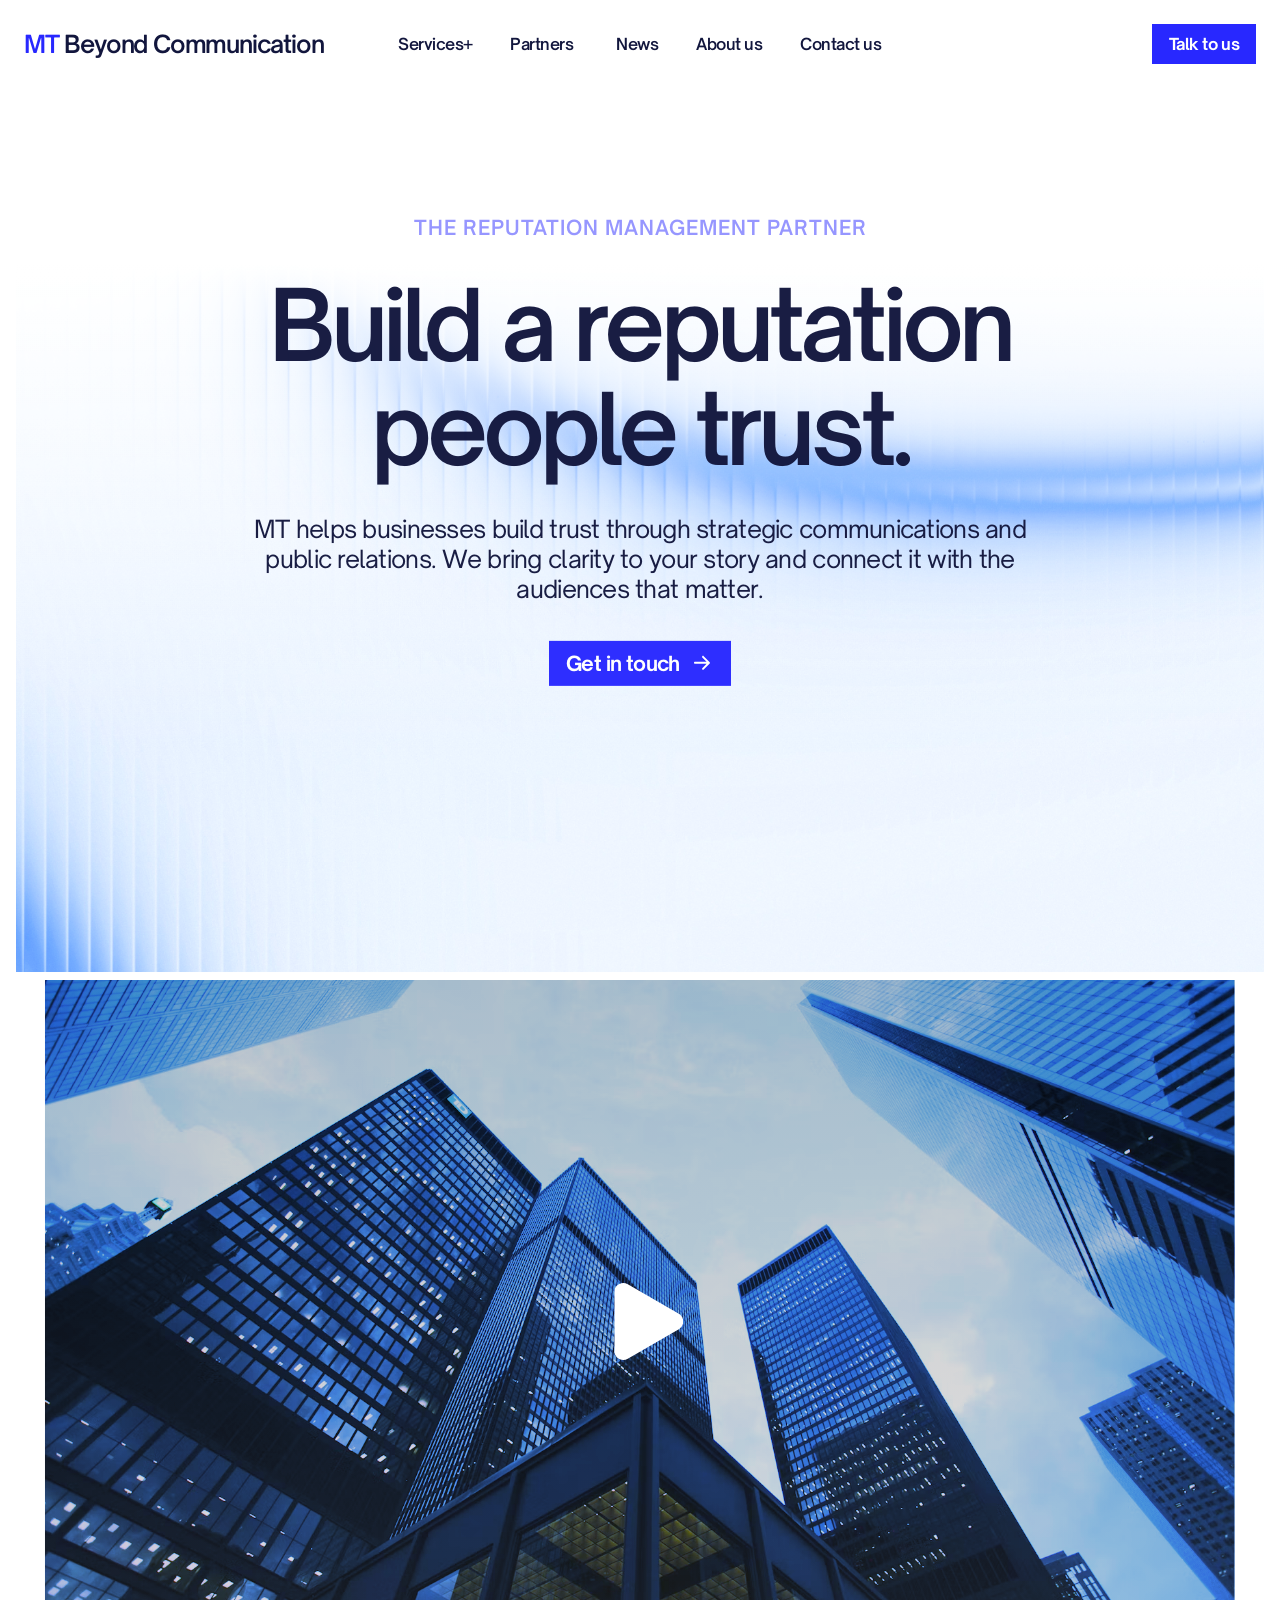
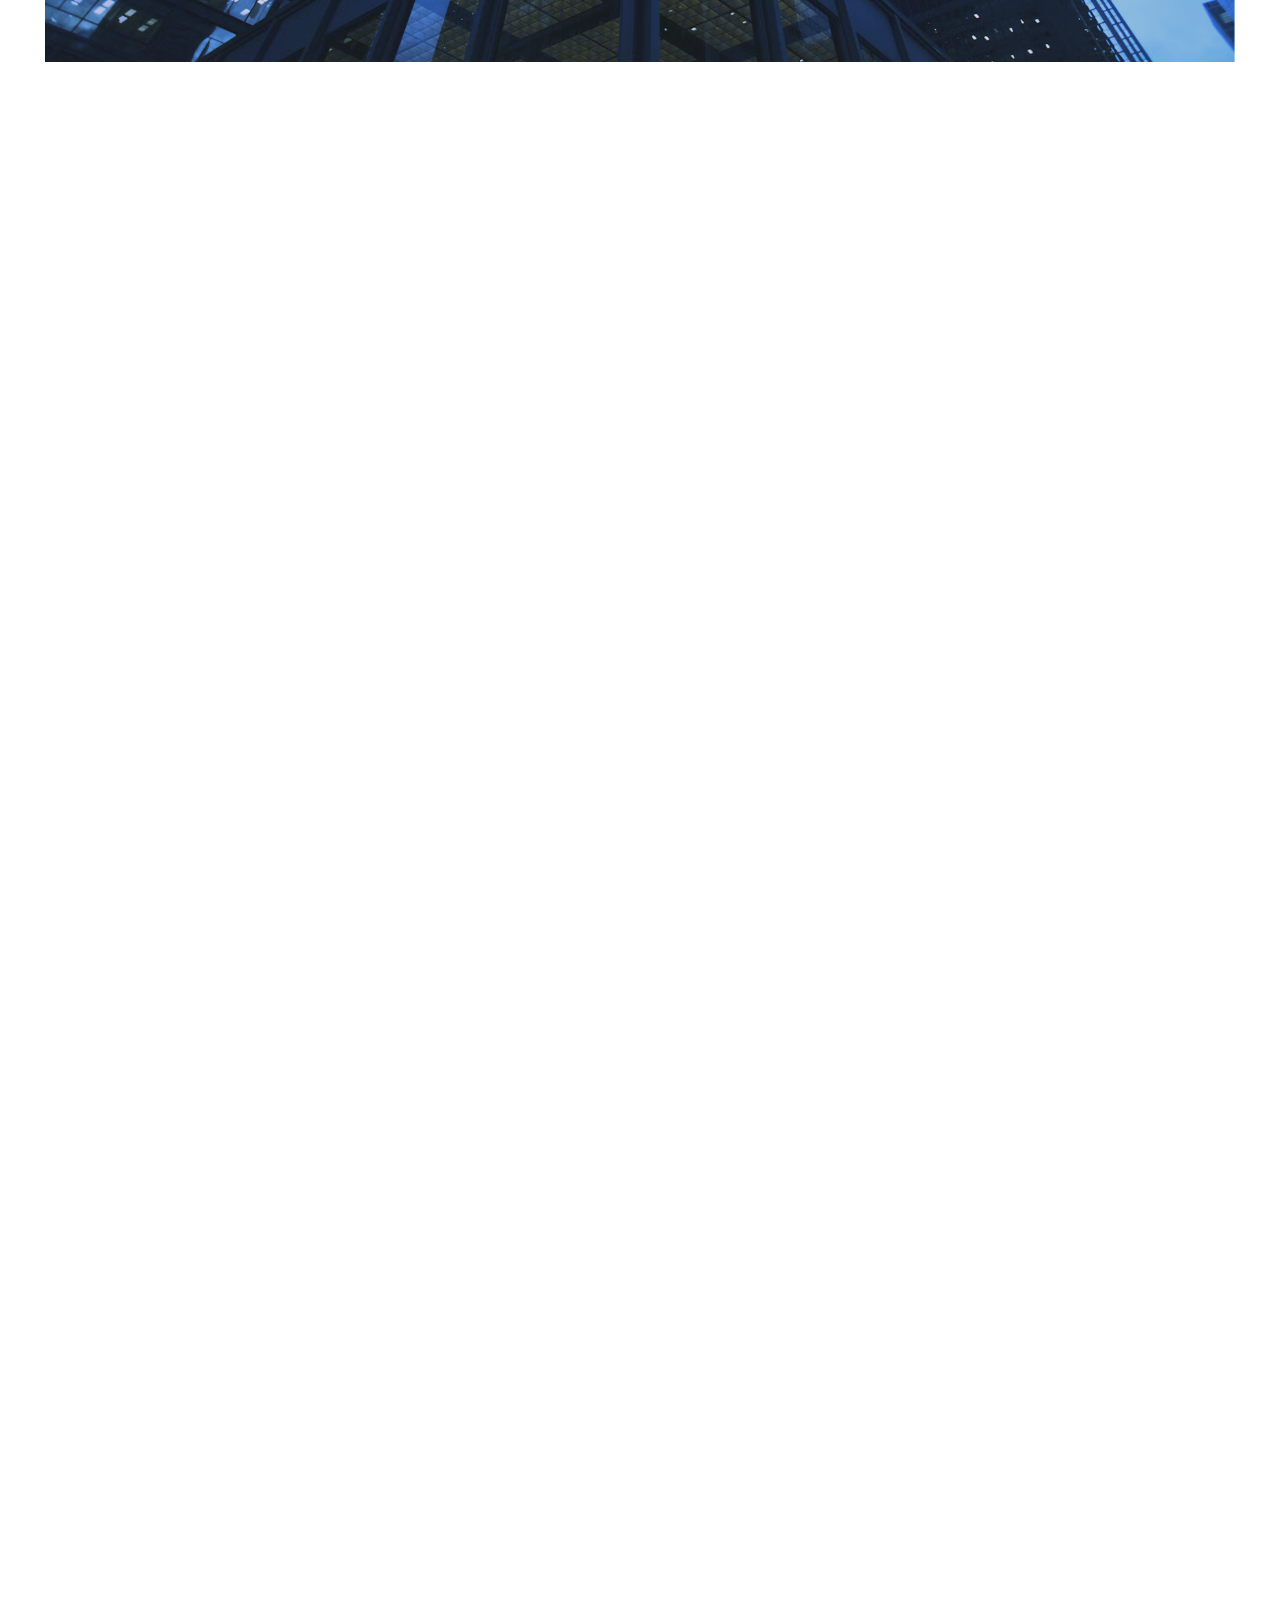
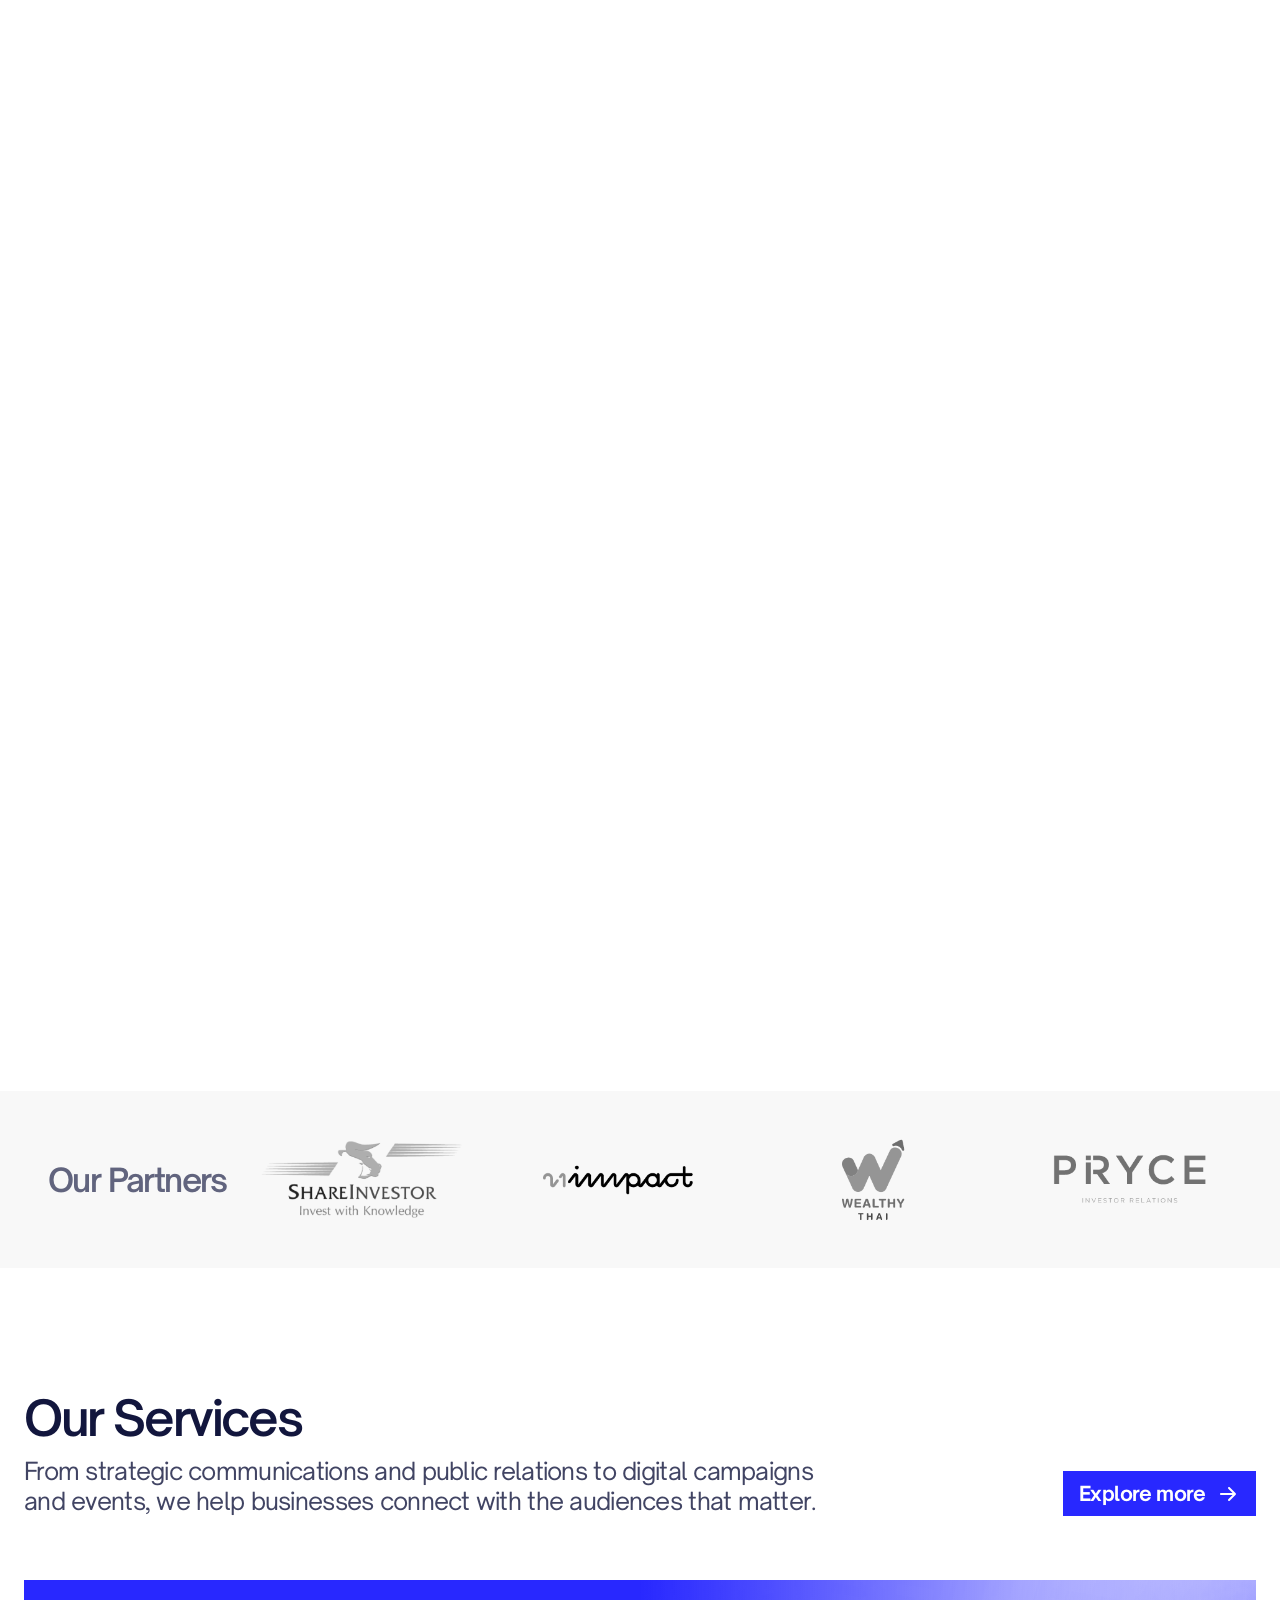
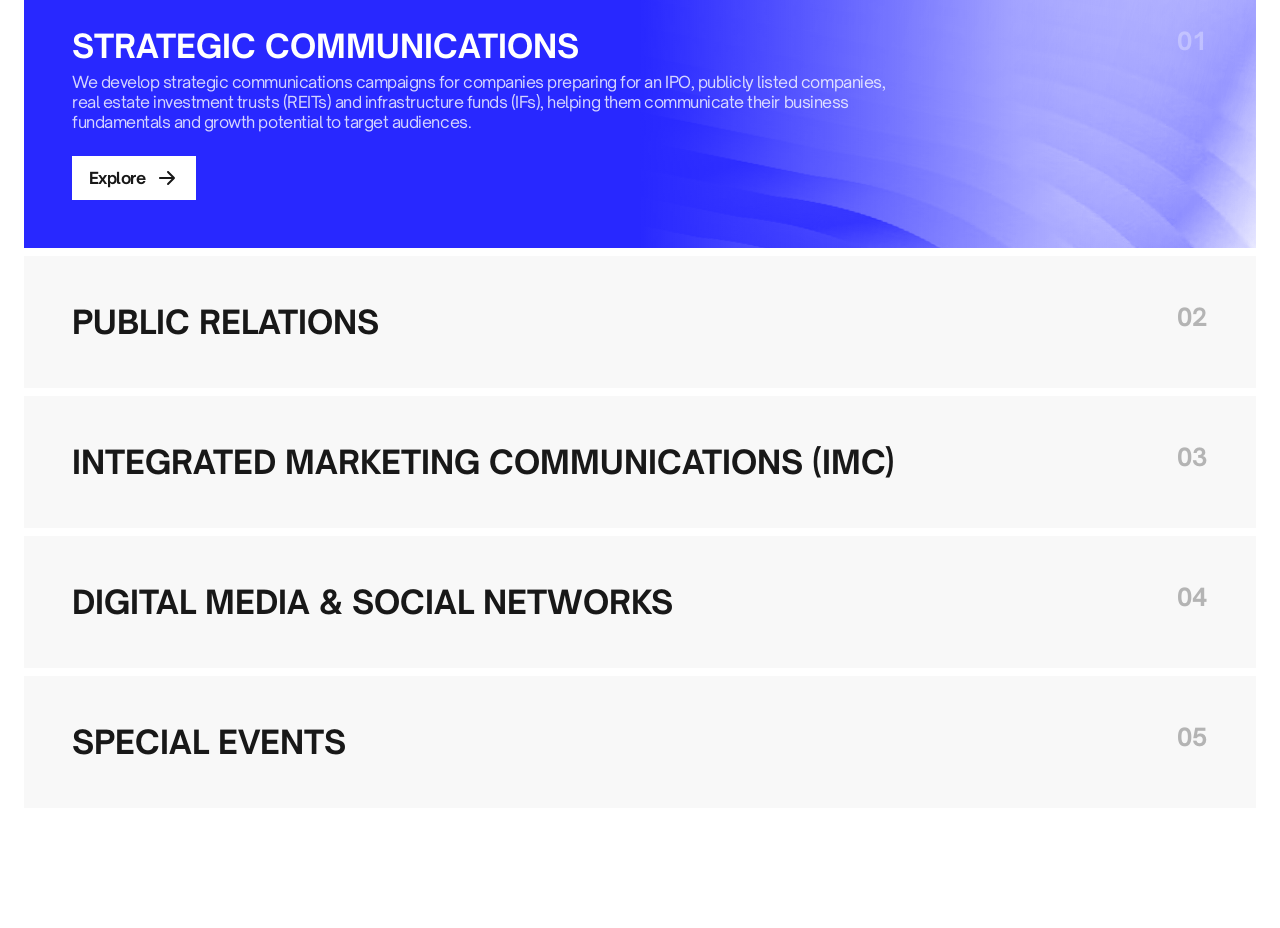
==== commit 99259919: "Give the hero background equal side and bottom spacing" ====
--- a/index.html
+++ b/index.html
@@ -7,7 +7,7 @@
   <title>MT — Beyond Communication</title>
   <link rel="preload" href="assets/fonts/OpenSauceOne-SemiBold.otf" as="font" type="font/otf" crossorigin>
   <link rel="preload" href="assets/fonts/OpenSauceOne-Regular.otf" as="font" type="font/otf" crossorigin>
-  <link rel="stylesheet" href="styles.css?v=full-height-2">
+  <link rel="stylesheet" href="styles.css?v=hero-inset-1">
   <link rel="stylesheet" href="motion.css">
   <script src="script.js?v=scroll-4" defer></script>
   <script src="motion.js" defer></script>
--- a/styles.css
+++ b/styles.css
@@ -58,9 +58,8 @@
   .button:not([aria-disabled="true"]):hover img{transform:translateX(3px)}
 }
 main{display:block}
-.hero{min-height:max(891px,100svh);height:auto;position:relative;z-index:4;display:flex;align-items:center;padding:16px 96px 188px}
-.hero-background{position:absolute;inset:0;overflow:hidden;pointer-events:none;isolation:isolate}
-.hero-background::after{content:"";position:absolute;inset:0;border:16px solid white}
+.hero{--hero-inset:16px;min-height:max(891px,100svh);height:auto;position:relative;z-index:4;display:flex;align-items:center;padding:16px 96px 188px}
+.hero-background{position:absolute;inset:var(--hero-inset);overflow:hidden;pointer-events:none;isolation:isolate}
 .hero-background>img{width:100%;height:100%;object-fit:cover}
 .hero-blue,.hero-fade{position:absolute;inset:0}
 .hero-blue{background:blue;mix-blend-mode:color-dodge}
@@ -72,7 +71,7 @@
 h1{width:1032px;max-width:100%;font-weight:600;font-size:96px;line-height:104px;letter-spacing:-4.8px}
 .hero-description{width:796px;max-width:100%;font-size:24px;line-height:30px;letter-spacing:-.72px}
 .hero-content>.button{align-self:center;width:182px}
-.film,.film-origin{position:absolute;left:calc(50% - 620px);top:calc(100% - 140px);width:1242px;height:699px}
+.film,.film-origin{position:absolute;left:calc(50% - 620px);top:100%;width:1242px;height:699px}
 .film-art{position:absolute;inset:0;overflow:hidden;isolation:isolate}
 .film-texture{position:absolute;height:100%;width:100.05%;left:-.03%;top:0}
 .film-photo{position:absolute;height:100%;width:103.03%;left:-.08%;top:0}
@@ -82,7 +81,7 @@
 .play{position:absolute;left:50%;top:50%;transform:translate(-50%,-50%);width:104px;height:105px;display:flex;align-items:center;justify-content:center}
 .play-rotation{position:relative;width:105px;height:104px;flex-shrink:0;transform:rotate(90deg)}
 .play img{position:absolute;left:13.03%;top:8.53%}
-.standards{min-height:100svh;position:relative;z-index:3;display:flex;align-items:center;justify-content:center;border:11px solid white;padding:629px 80px 186px}
+.standards{min-height:100svh;position:relative;z-index:3;display:flex;align-items:center;justify-content:center;border:11px solid white;padding:763px 80px 186px}
 .standards-content{width:1740px;max-width:100%;display:flex;flex-direction:column;align-items:center;justify-content:center;gap:37px;text-align:center}
 .statement{width:1116px;max-width:100%;font-size:64px;font-weight:600;line-height:81px;letter-spacing:-3.2px}
 .text-blue{color:var(--blue)}
@@ -148,7 +147,7 @@
 @media(max-width:1100px){
   h1{font-size:80px;line-height:1.083333;letter-spacing:-4px}
   .hero{min-height:max(820px,100svh);padding-bottom:188px}
-  .standards{padding-top:470px;padding-bottom:120px;padding-inline:48px}
+  .standards{padding-top:calc(min(1242px,100vw - 96px)*.5628 + 64px);padding-bottom:120px;padding-inline:48px}
   .statement{font-size:52px;line-height:1.26;letter-spacing:-2.6px}
   .services-intro p{font-size:21px;line-height:1.25}
   .service-copy h3{font-size:28px;line-height:1.136}
@@ -161,16 +160,16 @@
   .navigation{justify-content:space-between;gap:10px;font-size:12px;line-height:18px;letter-spacing:-.36px}
   .navigation>:nth-child(n){width:auto}
   .hero{height:auto;min-height:max(660px,100svh);padding:70px 24px 190px;align-items:flex-start}
-  .hero-background::after{border-width:8px}
+  .hero{--hero-inset:8px}
   .hero-copy{gap:24px}
   .hero-content{gap:28px}
   .eyebrow{font-size:12px;line-height:18px;letter-spacing:.6px}
   h1{width:100%;max-width:520px;font-size:clamp(40px,9vw,64px);line-height:1.083333;letter-spacing:-.05em}
   .hero-description{font-size:18px;line-height:24px;letter-spacing:-.54px}
   .button--large{font-size:18px;line-height:24px;letter-spacing:-.54px}
-  .film,.film-origin{top:auto;bottom:0;width:calc(100% - 48px);transform:translate(-50%,50%)}
+  .film,.film-origin{top:100%;bottom:auto;width:calc(100% - 48px);transform:translateX(-50%)}
   .play{transform:translate(-50%,-50%) scale(.65)}
-  .standards{border-width:8px;padding:calc((100vw - 48px)*.2814 + 64px) 16px 72px}
+  .standards{border-width:8px;padding:calc((100vw - 48px)*.5628 + 64px) 16px 72px}
   .standards-content{gap:24px}
   .statement{font-size:clamp(28px,6vw,40px);line-height:1.26;letter-spacing:-.05em}
   .partners{padding:28px 24px;gap:16px;flex-direction:column;align-items:flex-start}
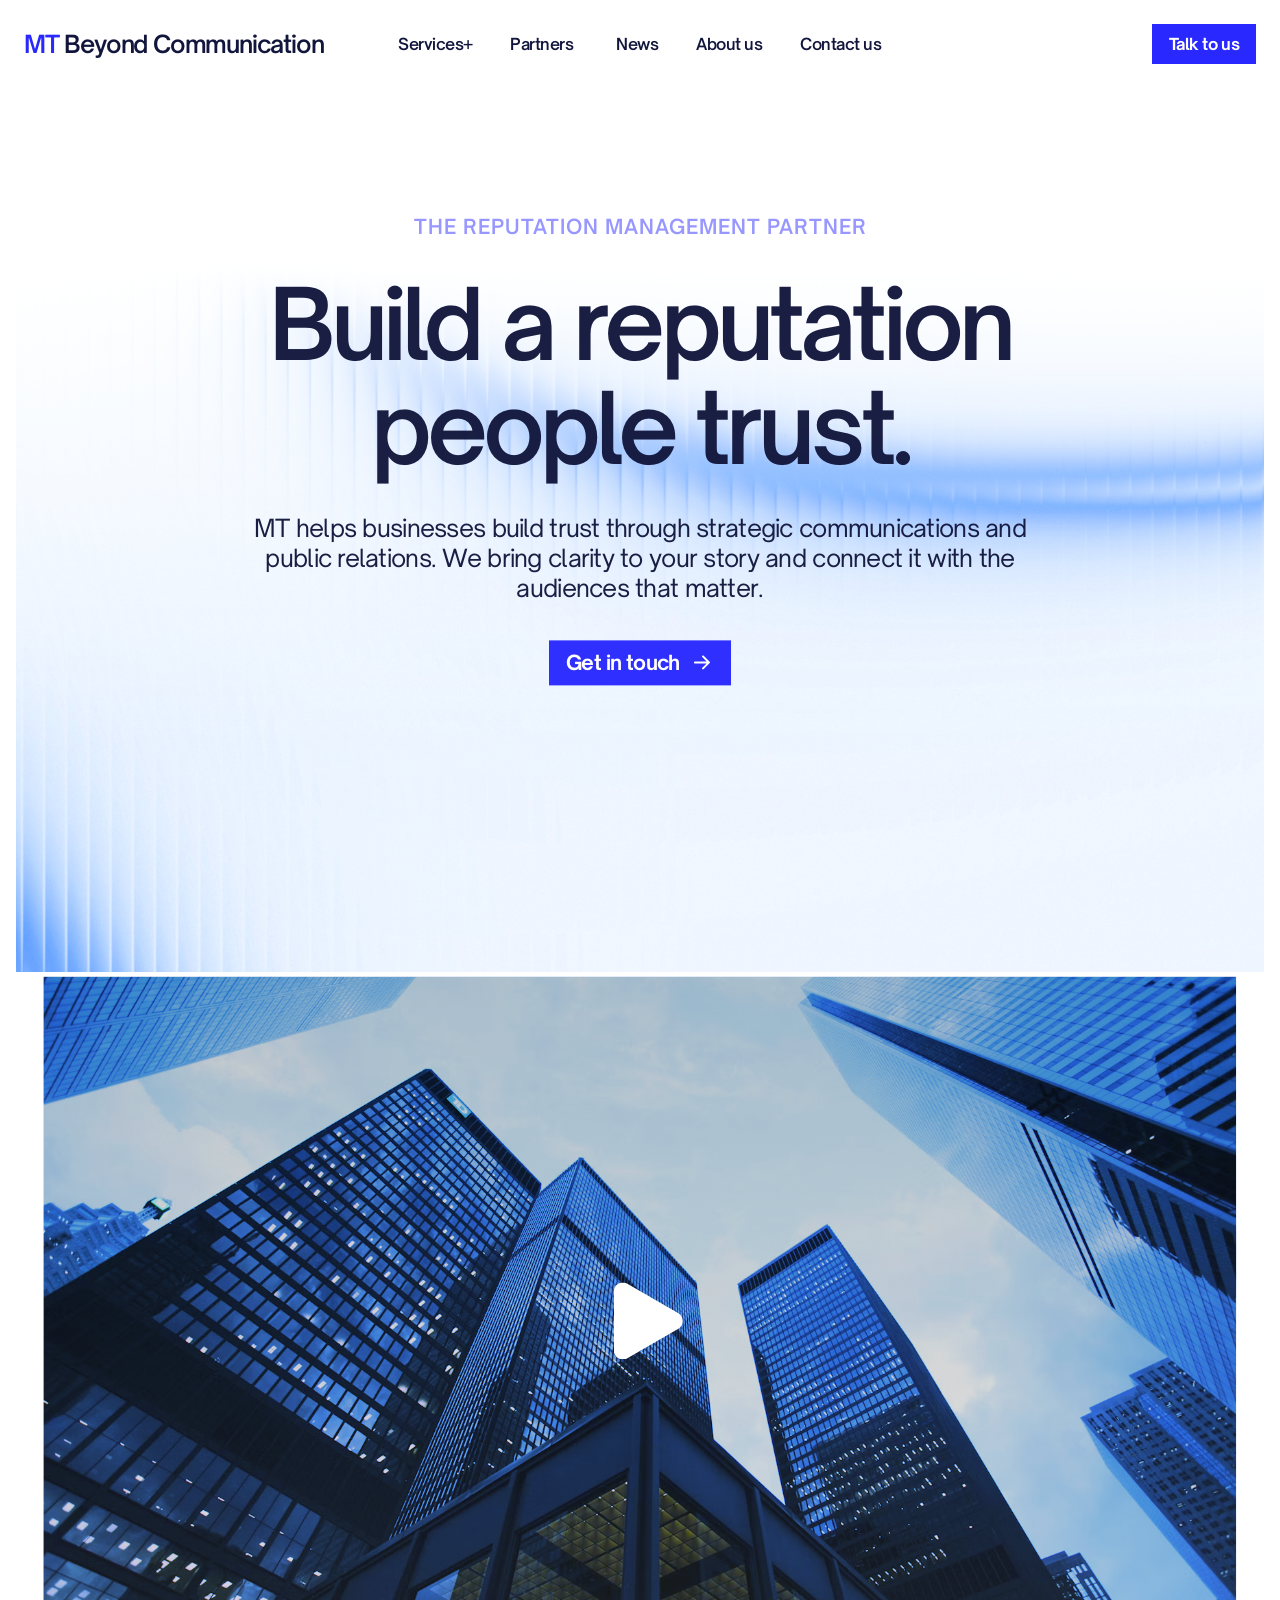
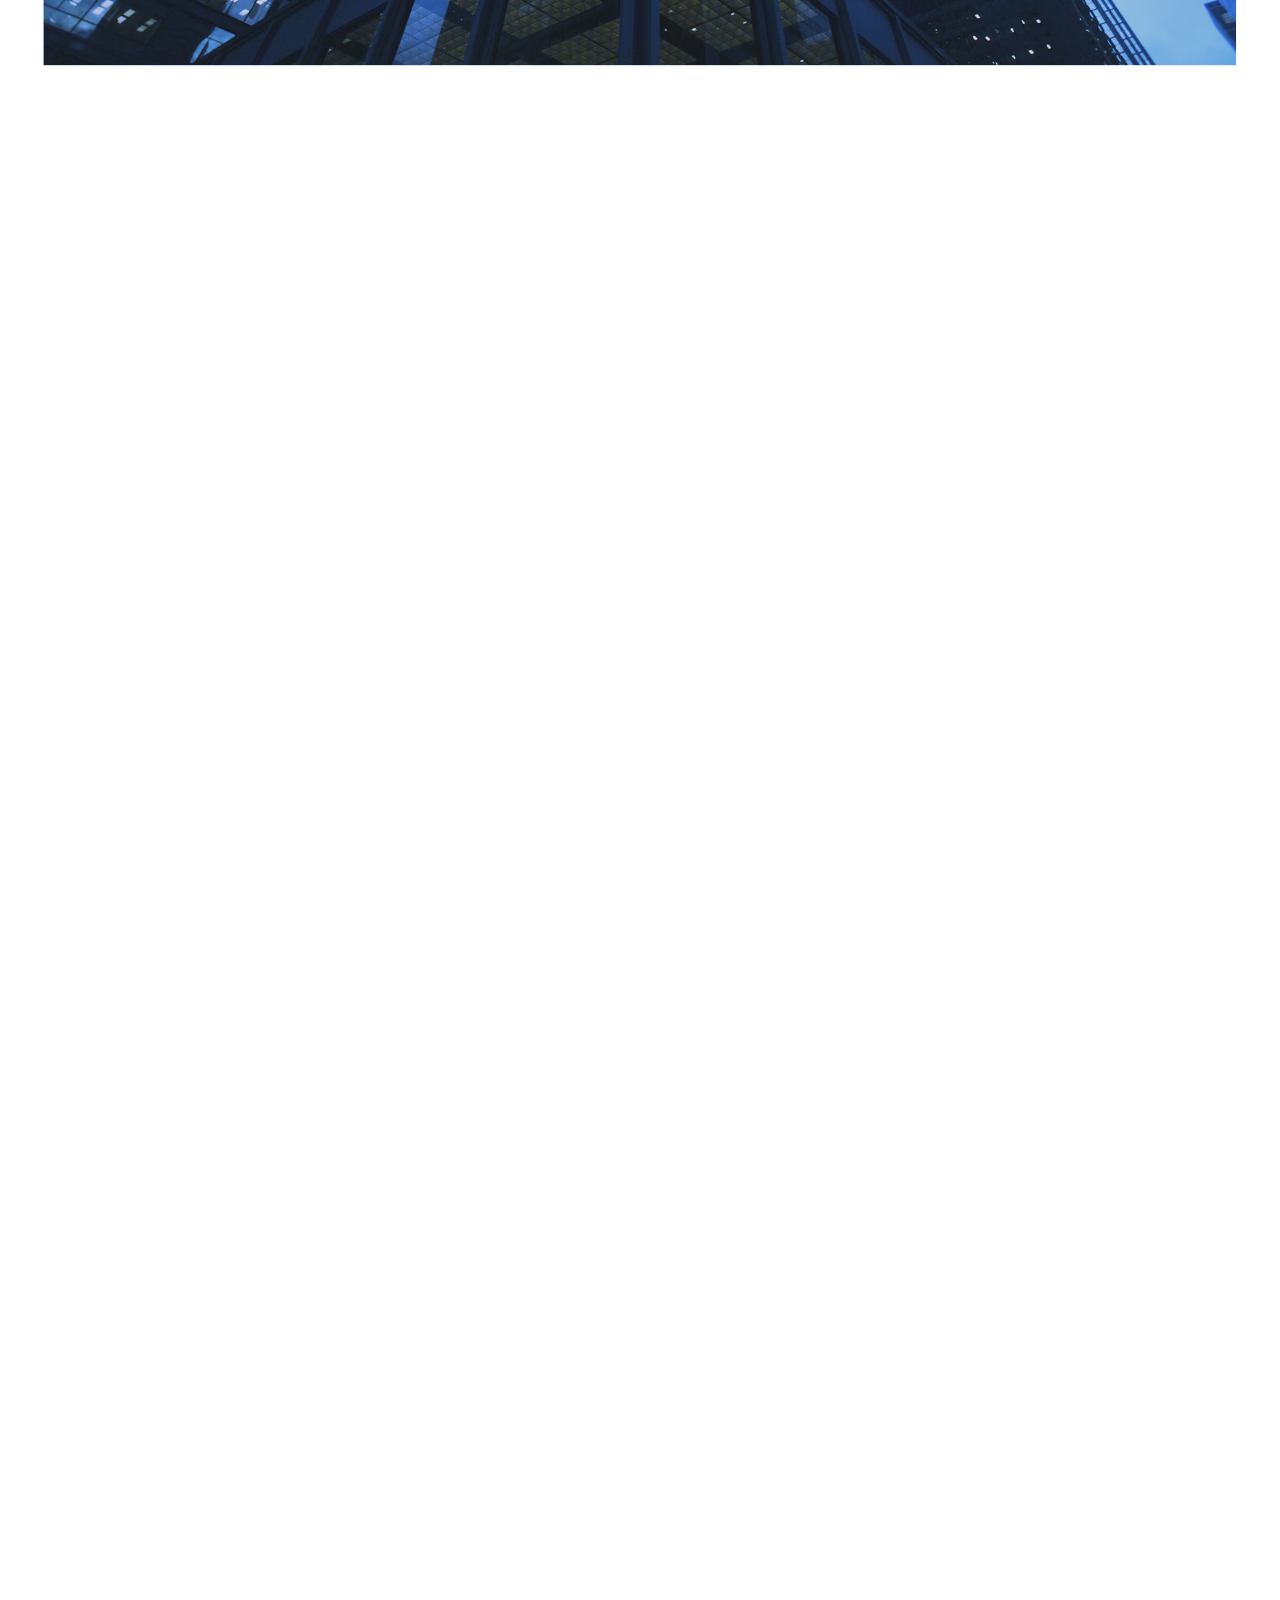
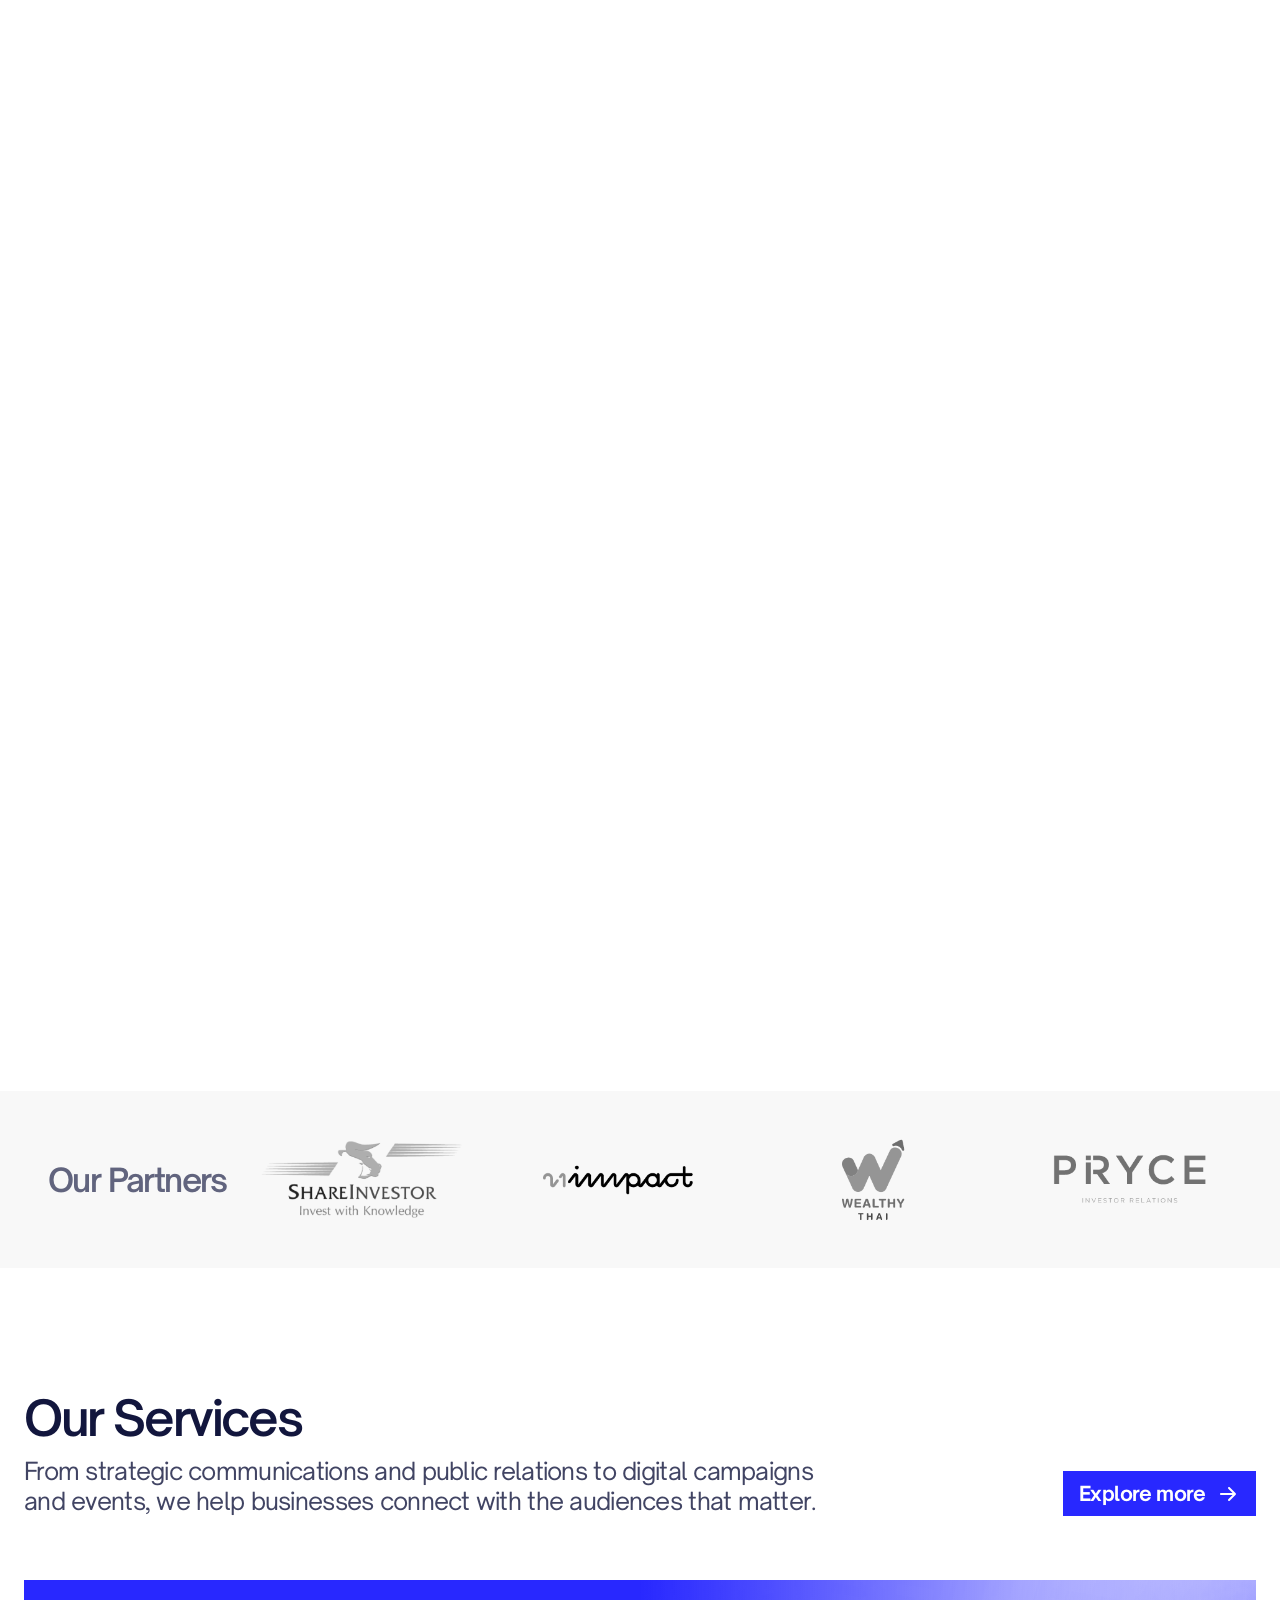
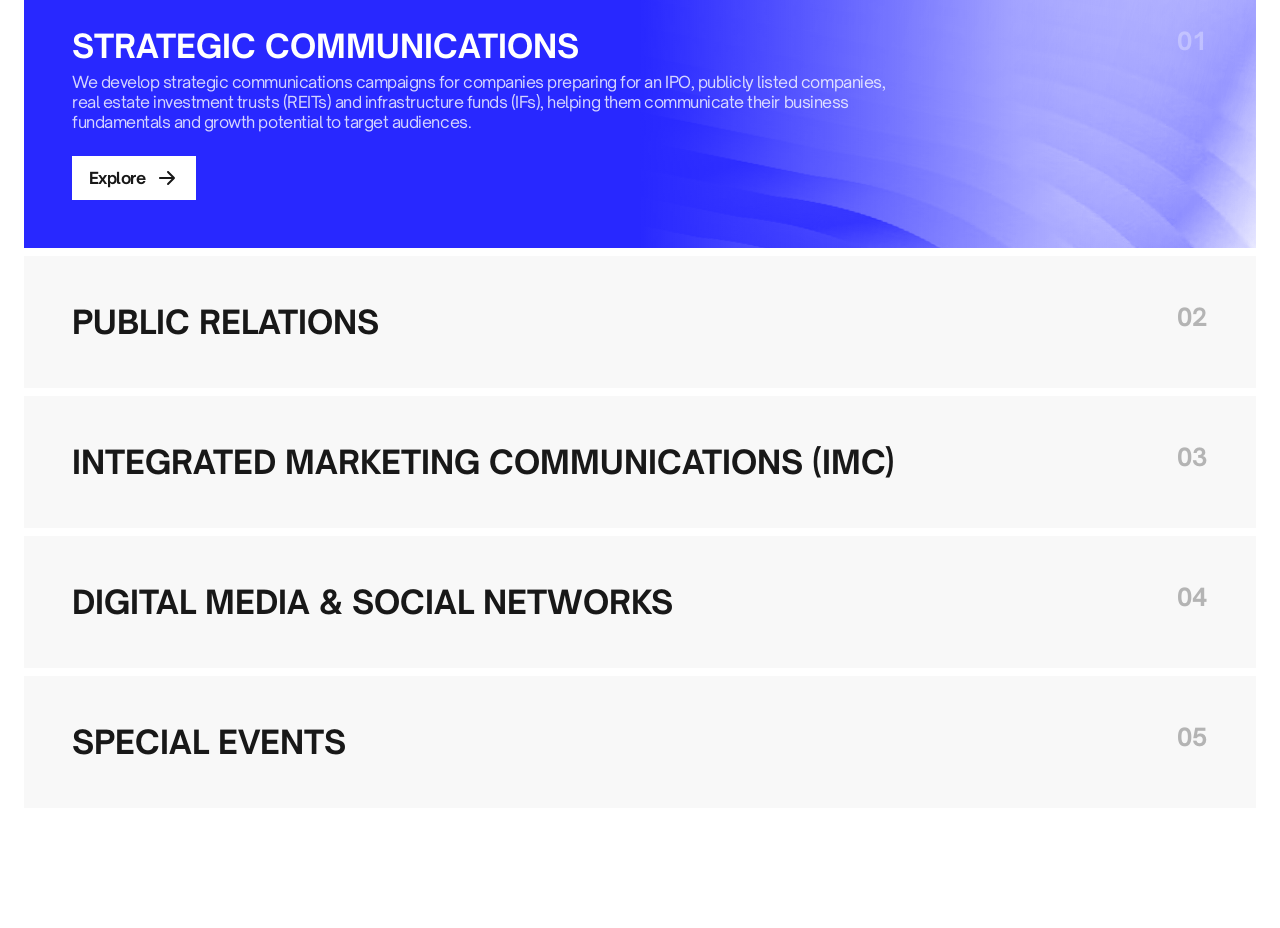
==== commit f412881f: "Reveal Who We Are text more slowly one line at a time" ====
--- a/index.html
+++ b/index.html
@@ -8,9 +8,9 @@
   <link rel="preload" href="assets/fonts/OpenSauceOne-SemiBold.otf" as="font" type="font/otf" crossorigin>
   <link rel="preload" href="assets/fonts/OpenSauceOne-Regular.otf" as="font" type="font/otf" crossorigin>
   <link rel="stylesheet" href="styles.css?v=hero-inset-1">
-  <link rel="stylesheet" href="motion.css">
+  <link rel="stylesheet" href="motion.css?v=reading-2">
   <script src="script.js?v=scroll-4" defer></script>
-  <script src="motion.js" defer></script>
+  <script src="motion.js?v=reading-2" defer></script>
 </head>
 <body>
   <a class="skip-link" href="#main">Skip to content</a>
--- a/motion.css
+++ b/motion.css
@@ -39,13 +39,18 @@
   content:"";position:absolute;inset:-20px;border:1px solid rgba(255,255,255,.65);border-radius:50%;
   opacity:var(--film-active,0);scale:calc(.88 + var(--film-active,0)*.12);pointer-events:none;
 }
-/* Each measured text line rises within its own mask as it crosses the reading
-   position. No timer or whole-paragraph fade competes with the scroll. */
+/* Measured lines rise in sequence after crossing the reading position. The
+   stagger leaves time to read even when section navigation scrolls quickly. */
 .statement-line{display:block;overflow:clip}
 .statement-line-content{display:block}
 .motion-enabled .statement-line-content{
   opacity:var(--line-reveal,0);
   translate:0 calc((1 - var(--line-reveal,0))*105%);
+  transition:opacity 800ms var(--motion-ease),translate 800ms var(--motion-ease);
+  transition-delay:calc(var(--line-index,0)*220ms);
+}
+.motion-enabled .statement-line:not(.is-reading) .statement-line-content{
+  transition-duration:250ms;transition-delay:0s;
 }
 .motion-enabled .service-card{
   transform:perspective(1600px) rotateX(var(--card-rx,0deg)) rotateY(var(--card-ry,0deg));
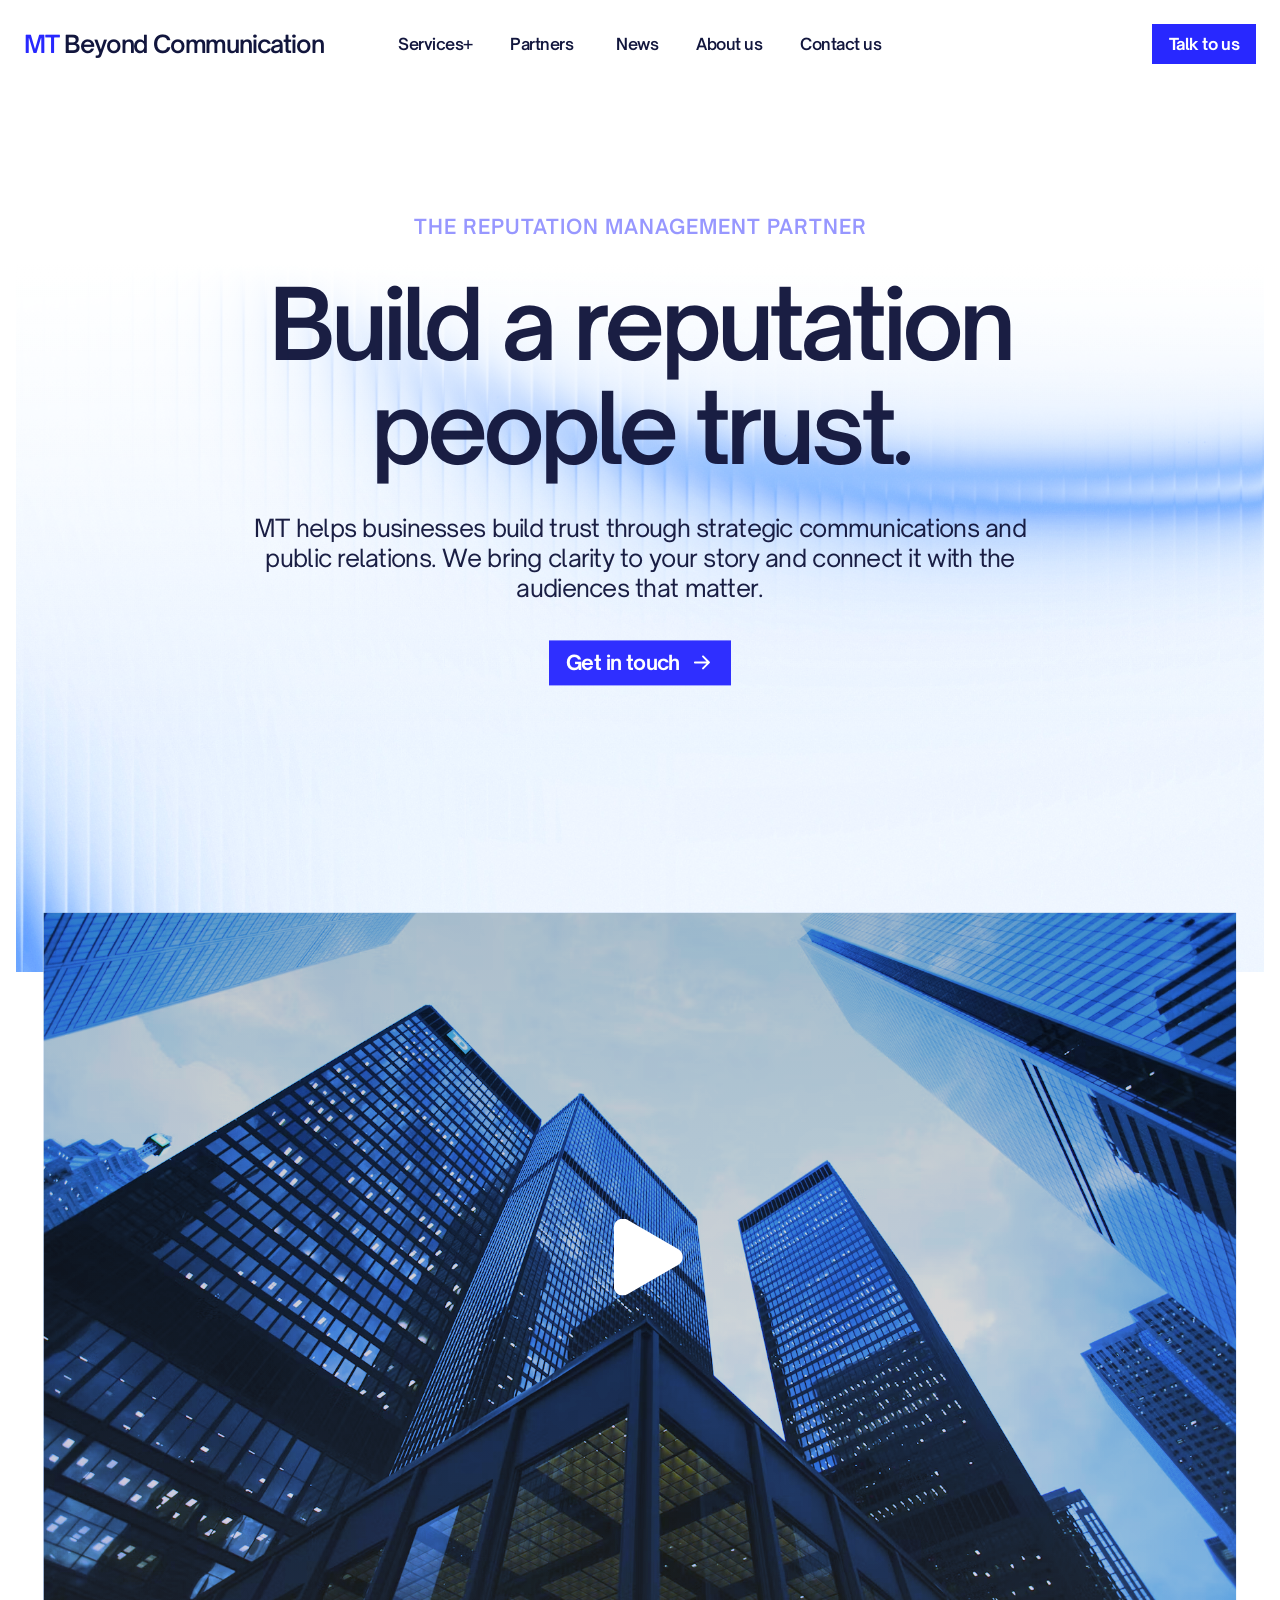
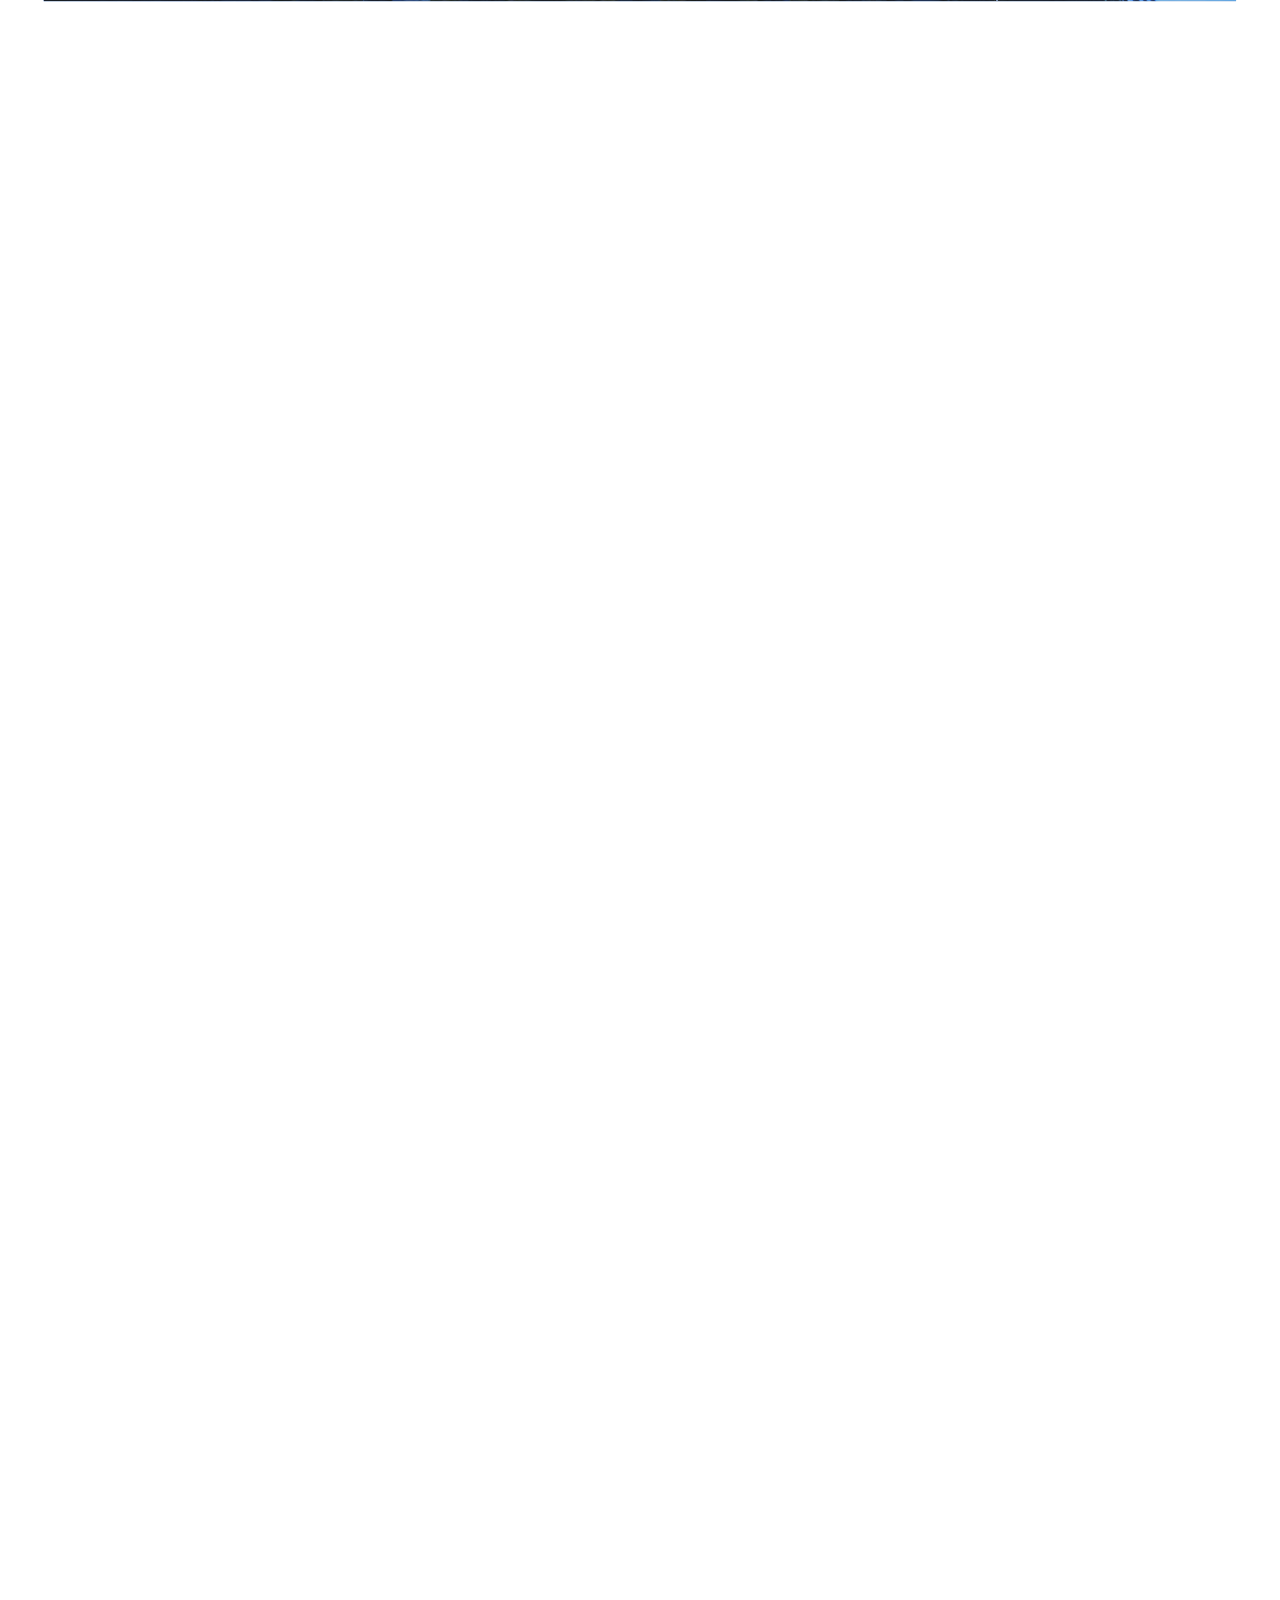
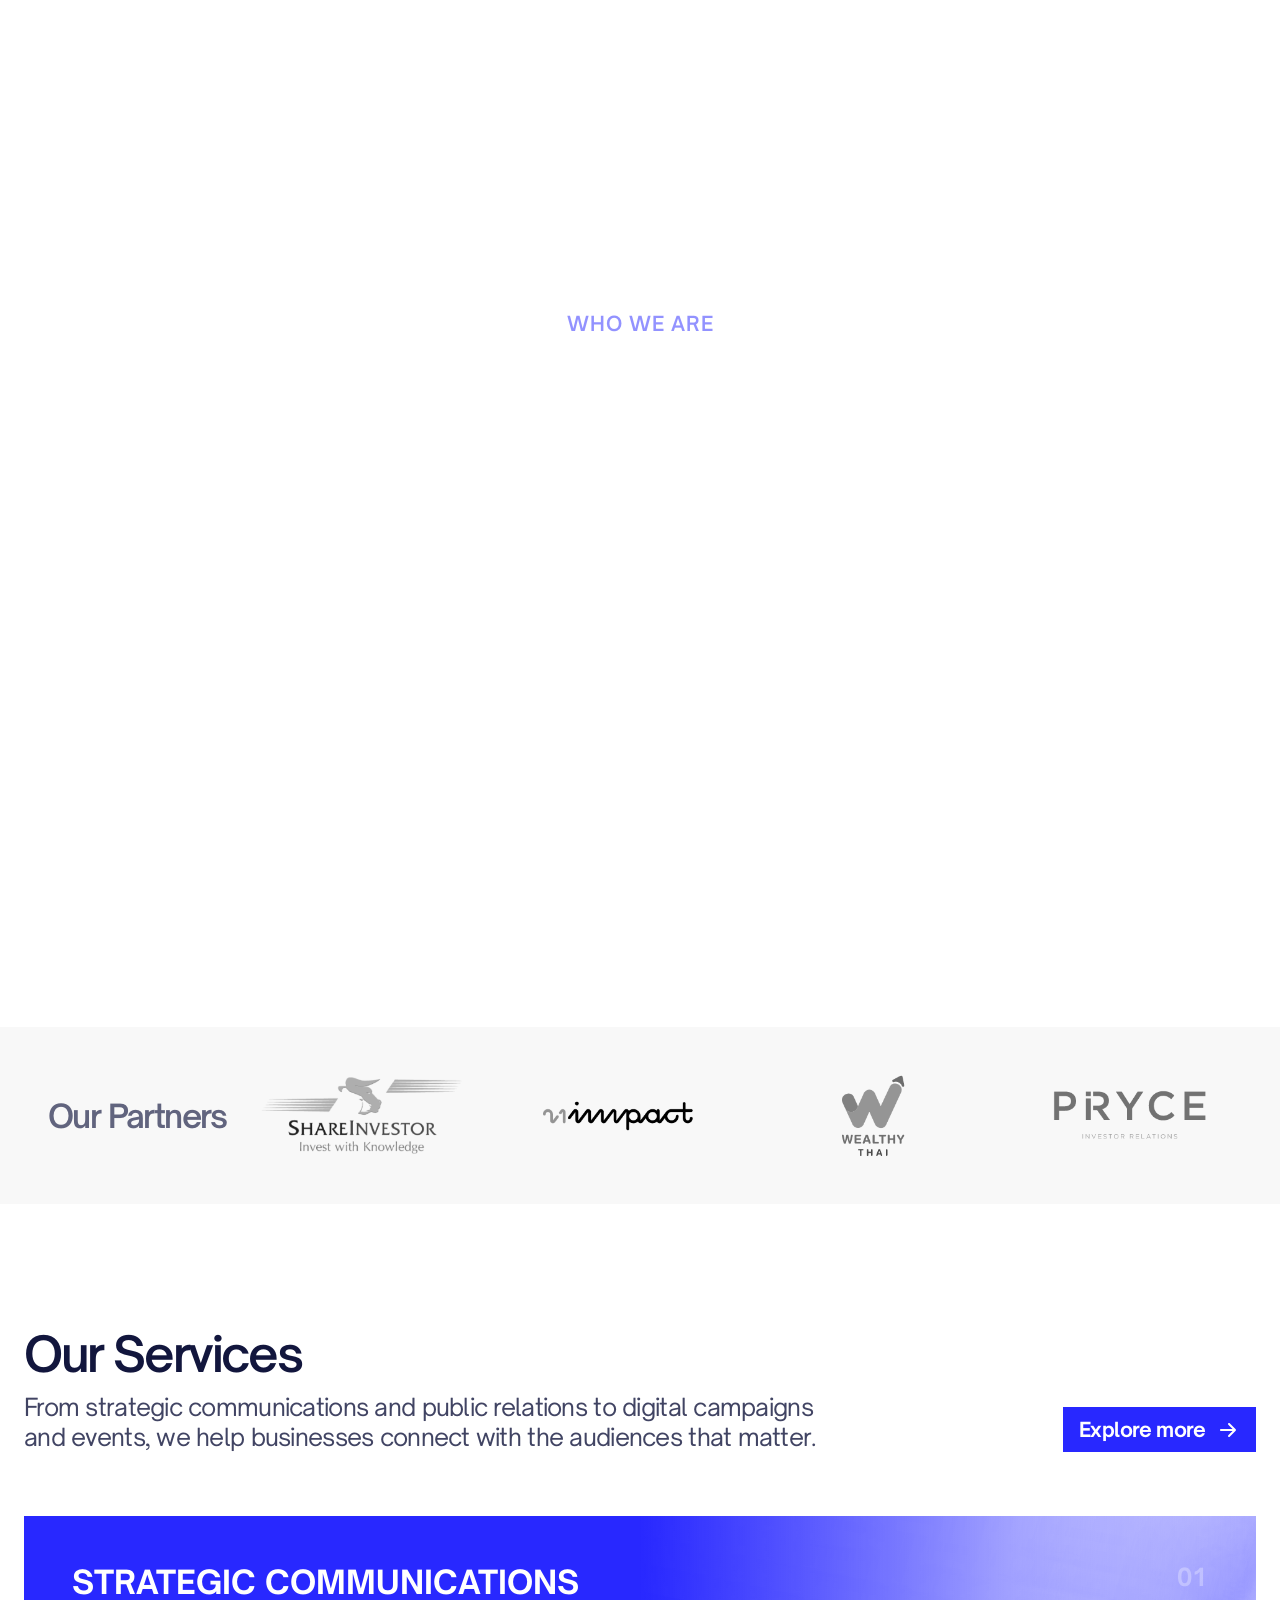
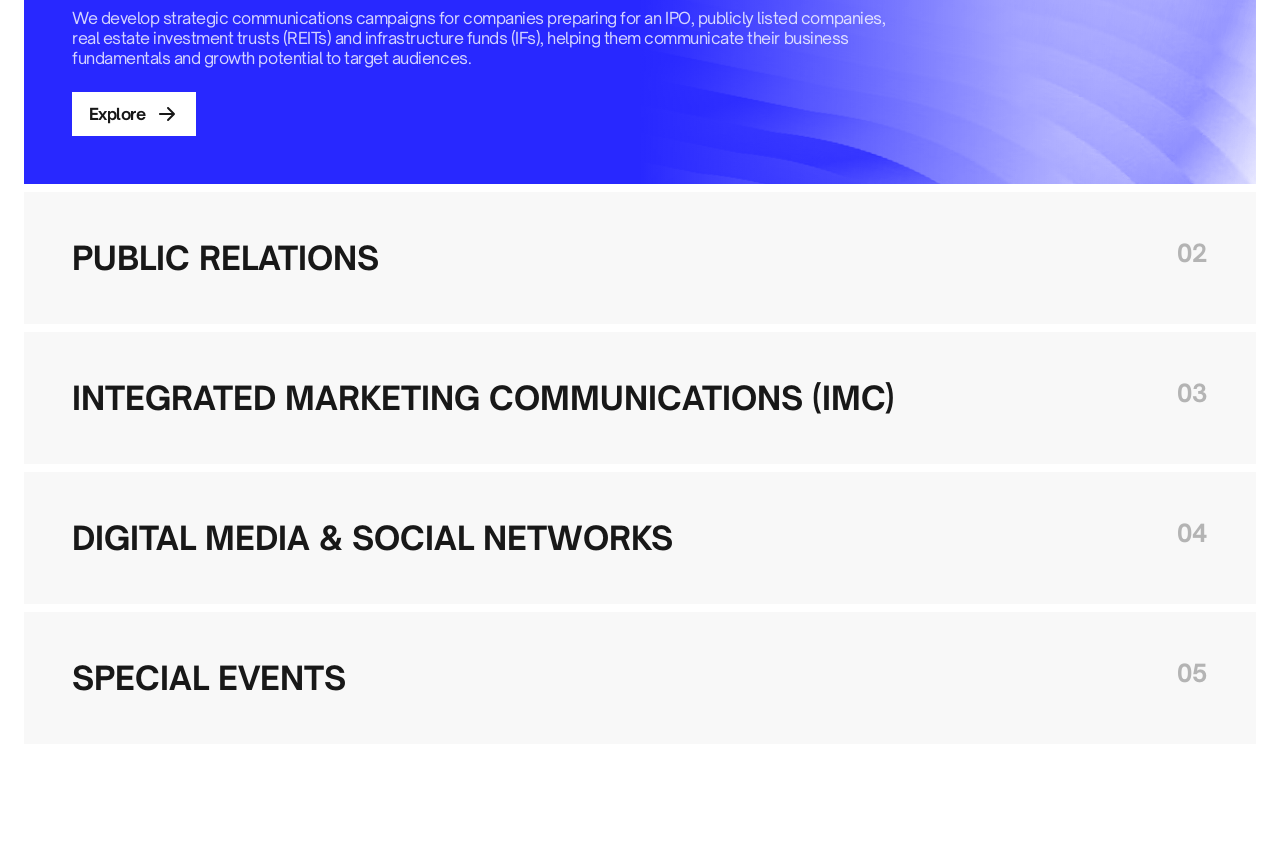
==== commit 7e9d6c91: "Overlap the video cover slightly onto the hero" ====
--- a/index.html
+++ b/index.html
@@ -7,7 +7,7 @@
   <title>MT — Beyond Communication</title>
   <link rel="preload" href="assets/fonts/OpenSauceOne-SemiBold.otf" as="font" type="font/otf" crossorigin>
   <link rel="preload" href="assets/fonts/OpenSauceOne-Regular.otf" as="font" type="font/otf" crossorigin>
-  <link rel="stylesheet" href="styles.css?v=hero-inset-1">
+  <link rel="stylesheet" href="styles.css?v=hero-inset-2">
   <link rel="stylesheet" href="motion.css?v=reading-2">
   <script src="script.js?v=scroll-4" defer></script>
   <script src="motion.js?v=reading-2" defer></script>
--- a/styles.css
+++ b/styles.css
@@ -58,7 +58,7 @@
   .button:not([aria-disabled="true"]):hover img{transform:translateX(3px)}
 }
 main{display:block}
-.hero{--hero-inset:16px;min-height:max(891px,100svh);height:auto;position:relative;z-index:4;display:flex;align-items:center;padding:16px 96px 188px}
+.hero{--hero-inset:16px;--film-hero-overlap:64px;min-height:max(891px,100svh);height:auto;position:relative;z-index:4;display:flex;align-items:center;padding:16px 96px 188px}
 .hero-background{position:absolute;inset:var(--hero-inset);overflow:hidden;pointer-events:none;isolation:isolate}
 .hero-background>img{width:100%;height:100%;object-fit:cover}
 .hero-blue,.hero-fade{position:absolute;inset:0}
@@ -71,7 +71,7 @@
 h1{width:1032px;max-width:100%;font-weight:600;font-size:96px;line-height:104px;letter-spacing:-4.8px}
 .hero-description{width:796px;max-width:100%;font-size:24px;line-height:30px;letter-spacing:-.72px}
 .hero-content>.button{align-self:center;width:182px}
-.film,.film-origin{position:absolute;left:calc(50% - 620px);top:100%;width:1242px;height:699px}
+.film,.film-origin{position:absolute;left:calc(50% - 620px);top:calc(100% - var(--film-hero-overlap));width:1242px;height:699px}
 .film-art{position:absolute;inset:0;overflow:hidden;isolation:isolate}
 .film-texture{position:absolute;height:100%;width:100.05%;left:-.03%;top:0}
 .film-photo{position:absolute;height:100%;width:103.03%;left:-.08%;top:0}
@@ -160,14 +160,14 @@
   .navigation{justify-content:space-between;gap:10px;font-size:12px;line-height:18px;letter-spacing:-.36px}
   .navigation>:nth-child(n){width:auto}
   .hero{height:auto;min-height:max(660px,100svh);padding:70px 24px 190px;align-items:flex-start}
-  .hero{--hero-inset:8px}
+  .hero{--hero-inset:8px;--film-hero-overlap:32px}
   .hero-copy{gap:24px}
   .hero-content{gap:28px}
   .eyebrow{font-size:12px;line-height:18px;letter-spacing:.6px}
   h1{width:100%;max-width:520px;font-size:clamp(40px,9vw,64px);line-height:1.083333;letter-spacing:-.05em}
   .hero-description{font-size:18px;line-height:24px;letter-spacing:-.54px}
   .button--large{font-size:18px;line-height:24px;letter-spacing:-.54px}
-  .film,.film-origin{top:100%;bottom:auto;width:calc(100% - 48px);transform:translateX(-50%)}
+  .film,.film-origin{top:calc(100% - var(--film-hero-overlap));bottom:auto;width:calc(100% - 48px);transform:translateX(-50%)}
   .play{transform:translate(-50%,-50%) scale(.65)}
   .standards{border-width:8px;padding:calc((100vw - 48px)*.5628 + 64px) 16px 72px}
   .standards-content{gap:24px}
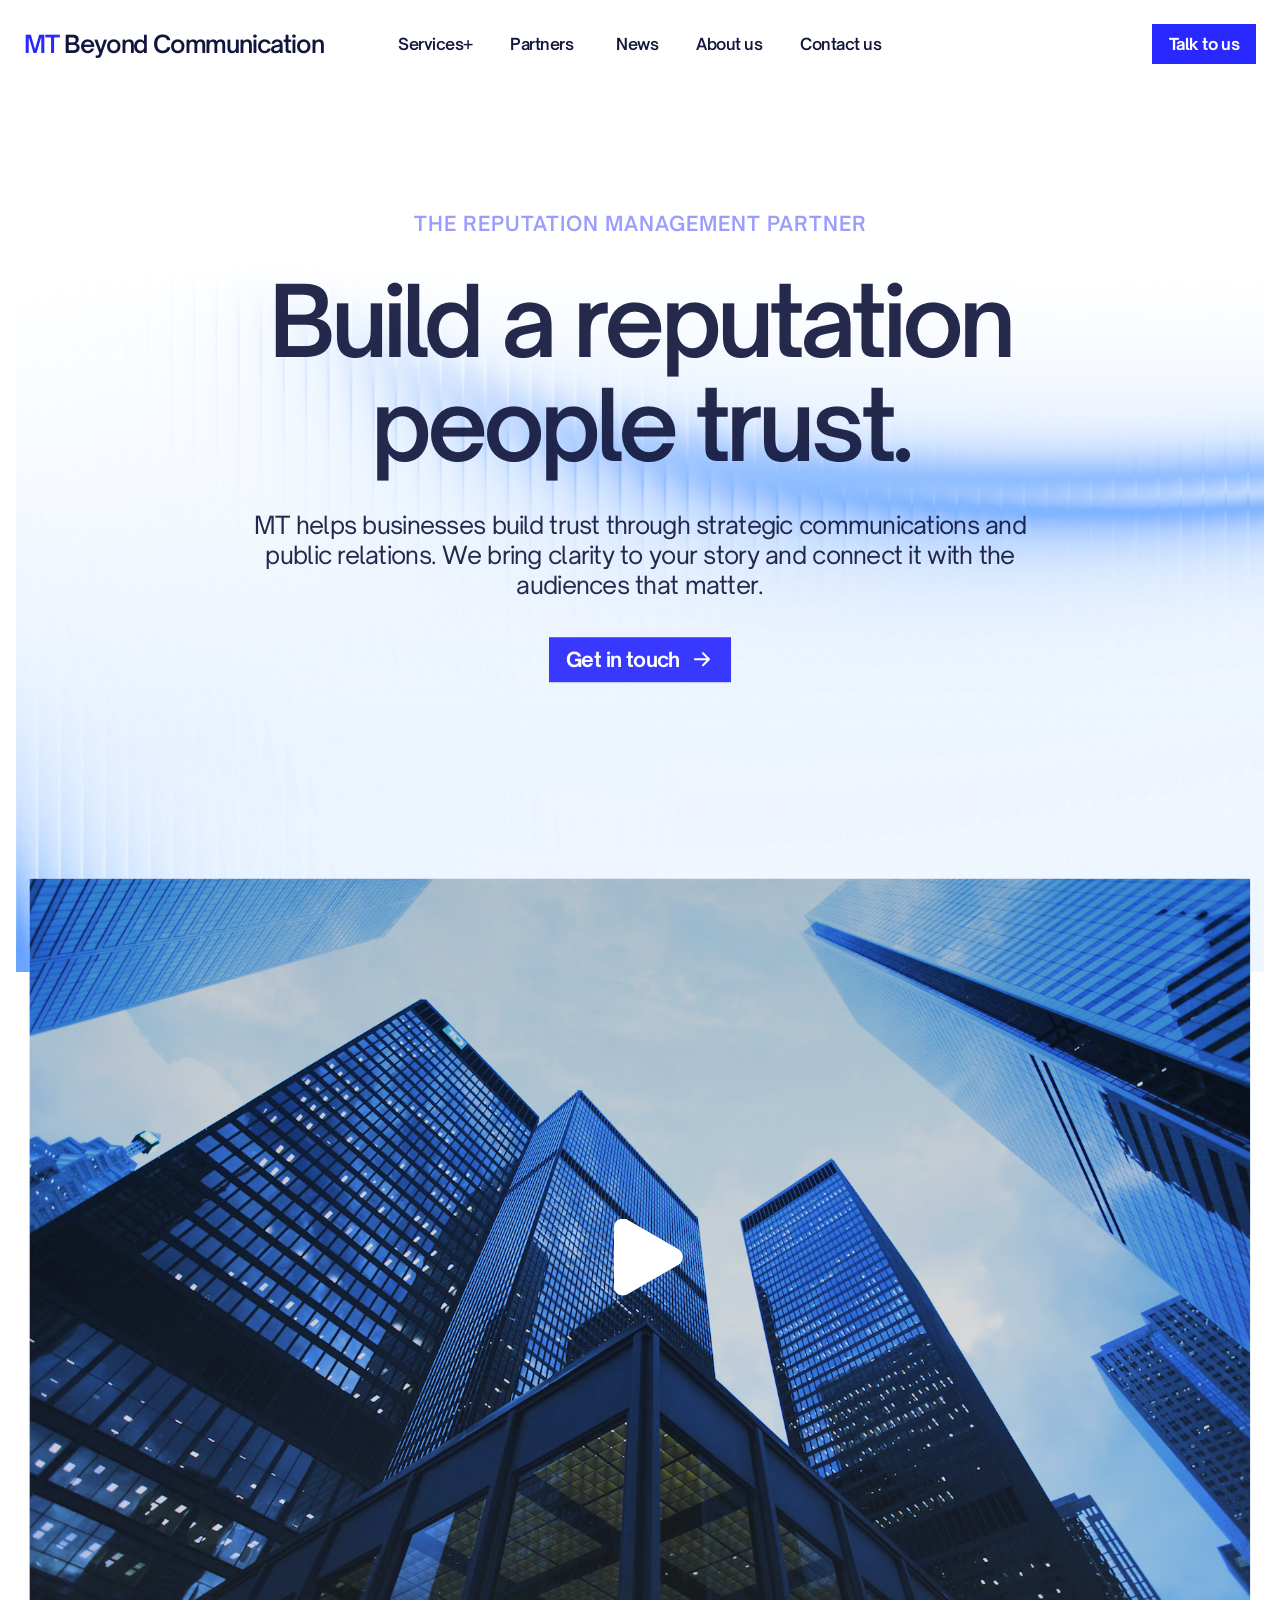
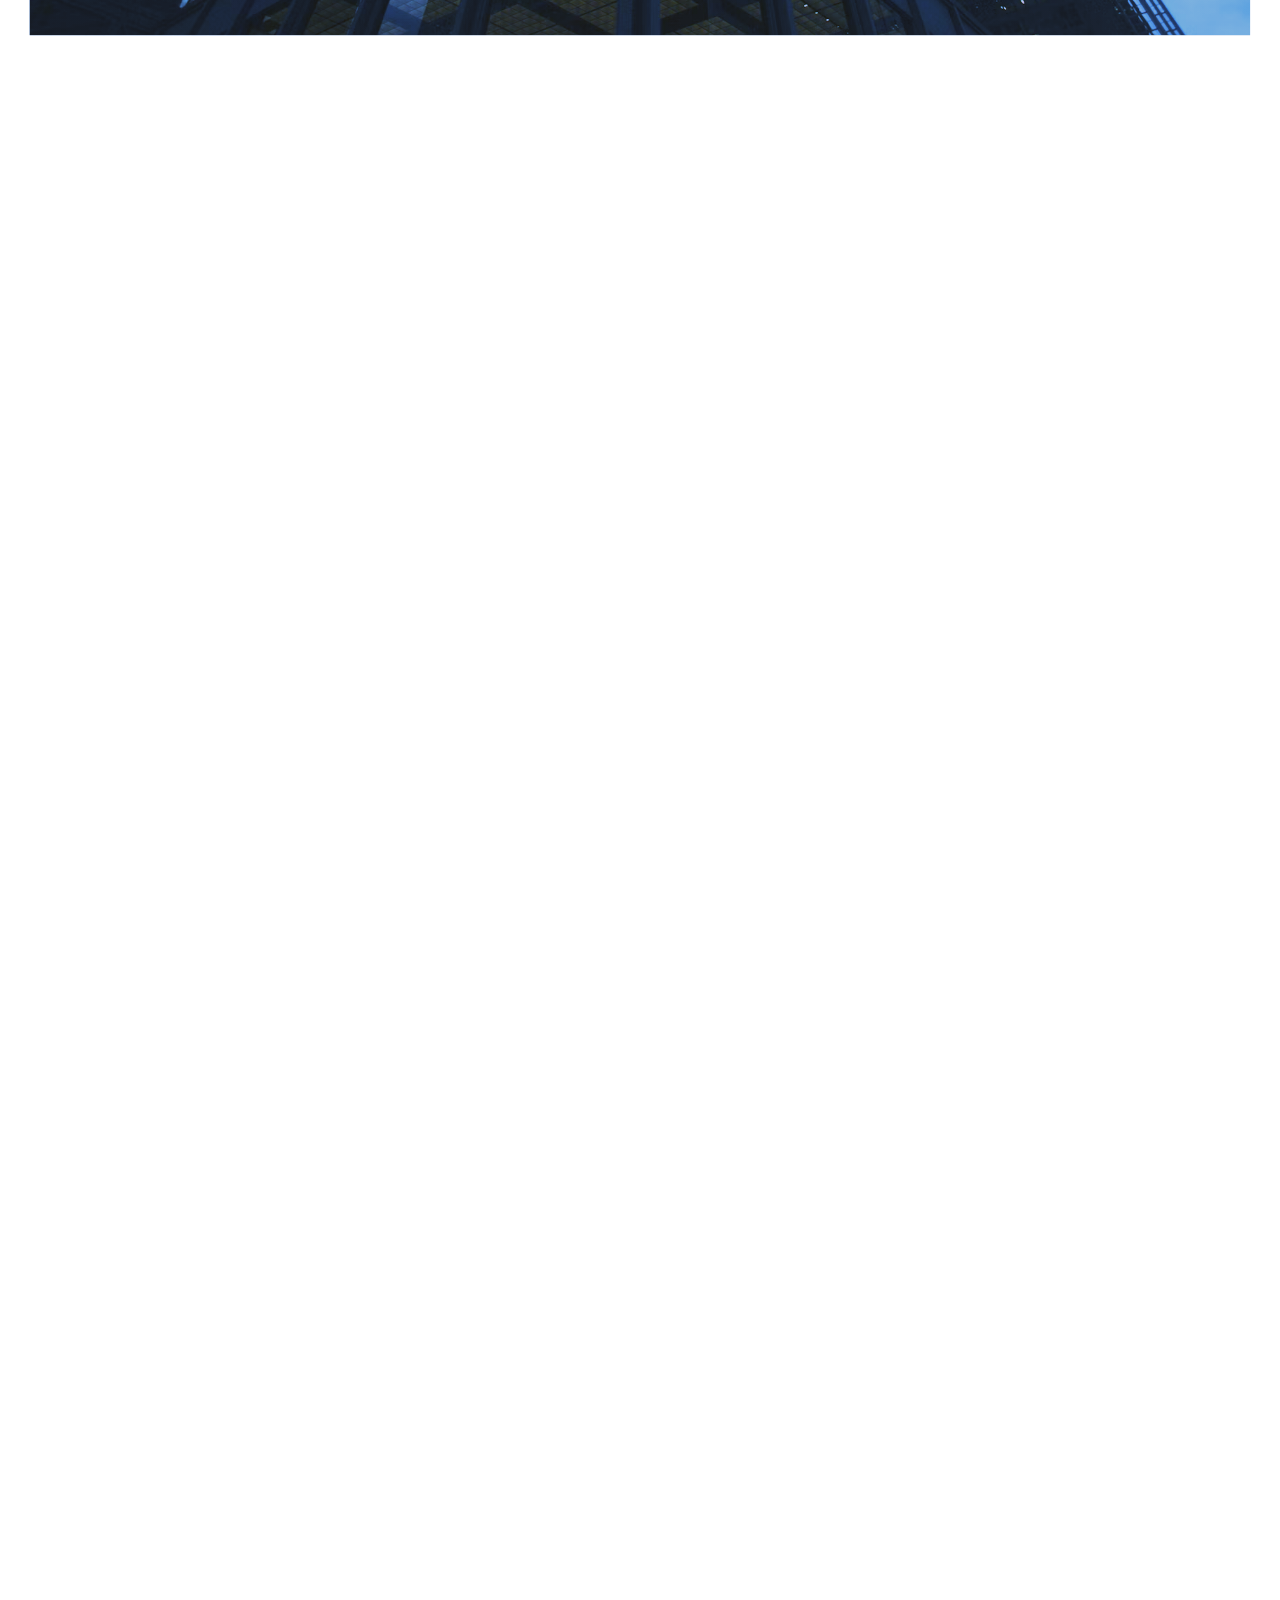
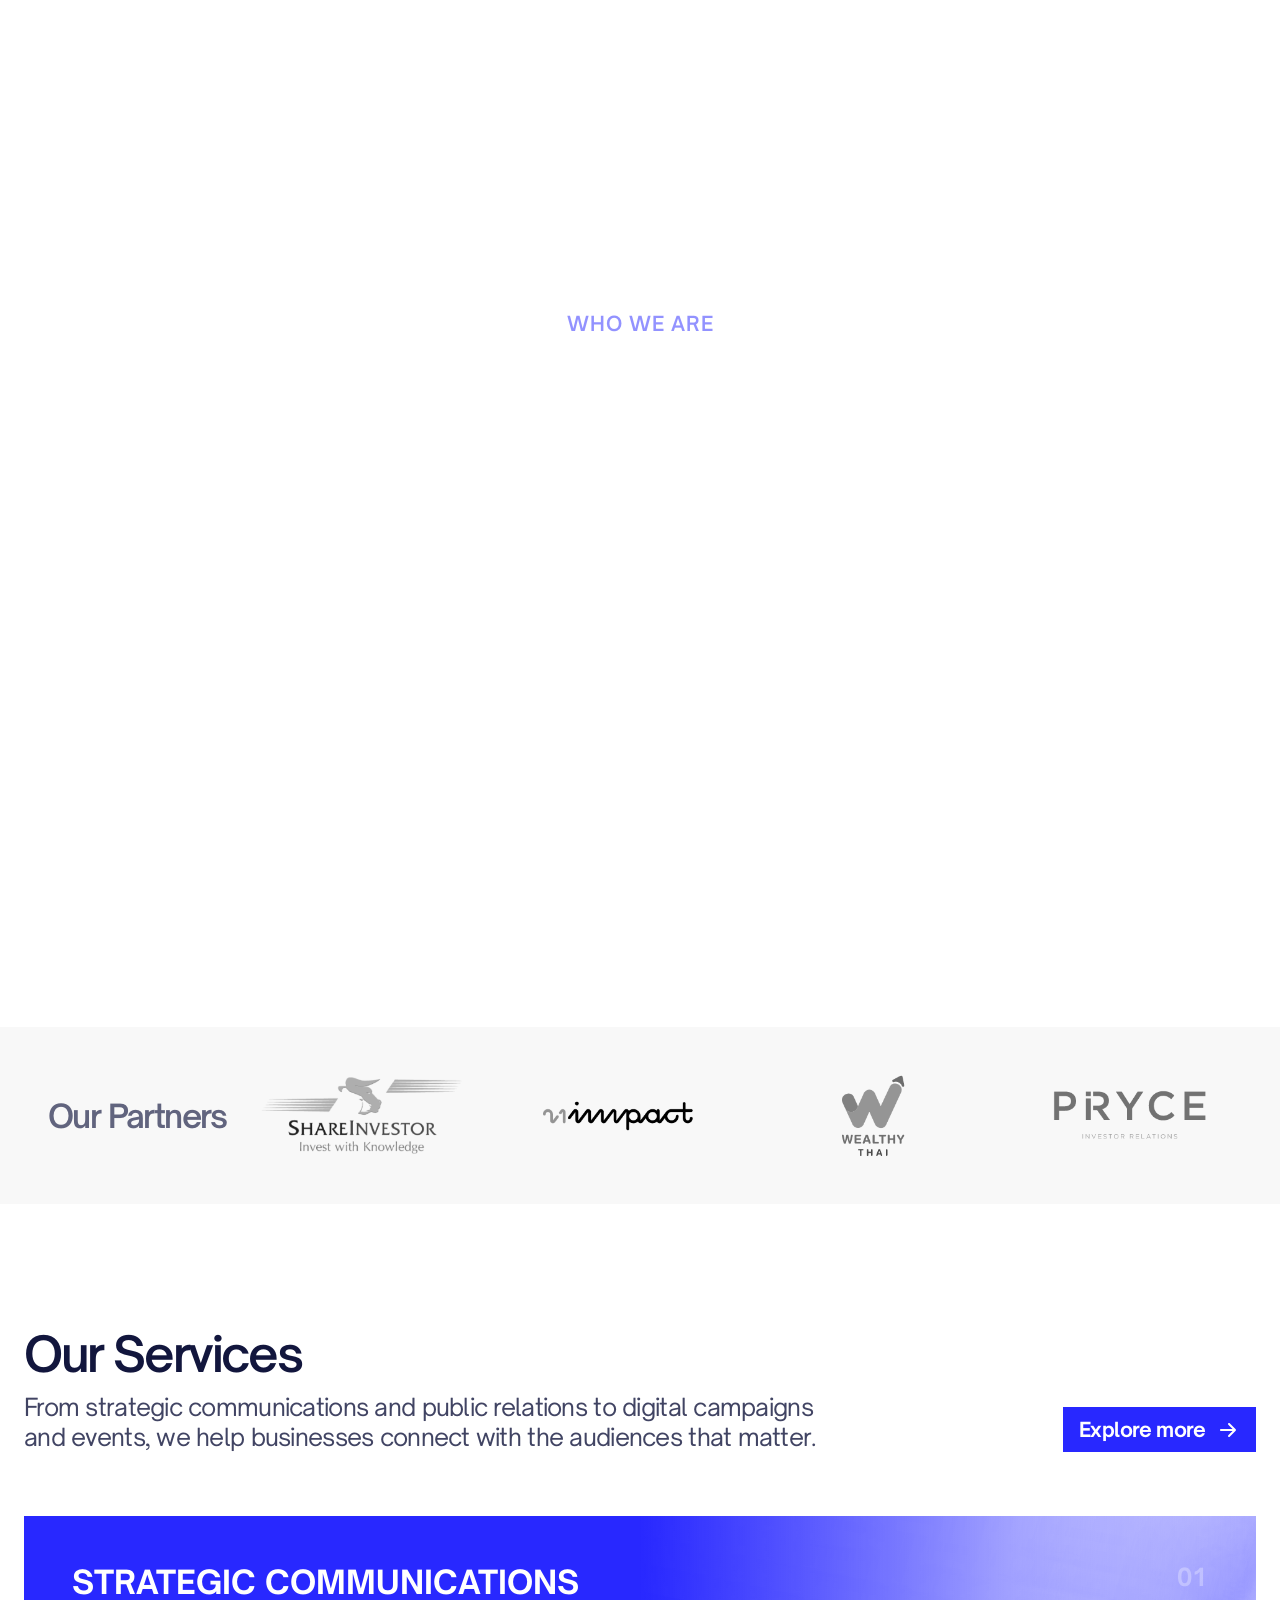
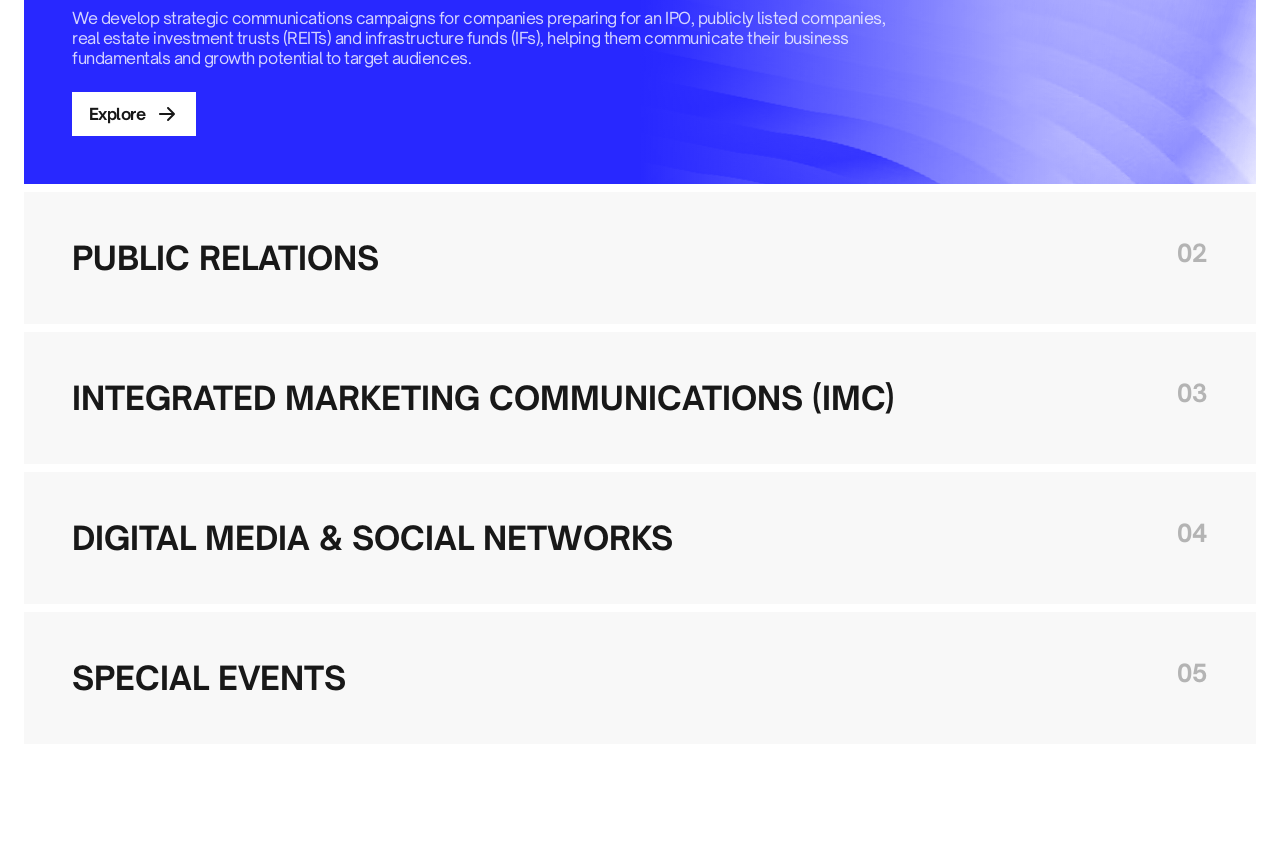
==== commit 402a3ae7: "Compact mobile sections and prevent initial scroll jumps" ====
--- a/index.html
+++ b/index.html
@@ -7,10 +7,10 @@
   <title>MT — Beyond Communication</title>
   <link rel="preload" href="assets/fonts/OpenSauceOne-SemiBold.otf" as="font" type="font/otf" crossorigin>
   <link rel="preload" href="assets/fonts/OpenSauceOne-Regular.otf" as="font" type="font/otf" crossorigin>
-  <link rel="stylesheet" href="styles.css?v=hero-inset-2">
-  <link rel="stylesheet" href="motion.css?v=reading-2">
+  <link rel="stylesheet" href="styles.css?v=mobile-layout-1">
+  <link rel="stylesheet" href="motion.css?v=mobile-layout-1">
   <script src="script.js?v=scroll-4" defer></script>
-  <script src="motion.js?v=reading-2" defer></script>
+  <script src="motion.js?v=mobile-layout-1" defer></script>
 </head>
 <body>
   <a class="skip-link" href="#main">Skip to content</a>
--- a/styles.css
+++ b/styles.css
@@ -154,12 +154,12 @@
   .service-card{padding:36px}
 }
 @media(max-width:700px){
-  .header{padding:20px 16px;gap:20px 8px}
-  .brand{width:auto;font-size:18px;line-height:24px;letter-spacing:-.9px}
+  .header{padding:16px;gap:16px 8px}
+  .brand{width:auto;font-size:clamp(16px,4.6vw,18px);line-height:24px;letter-spacing:-.9px}
   .header>.button{width:auto;padding:8px 12px;font-size:13px;line-height:20px}
   .navigation{justify-content:space-between;gap:10px;font-size:12px;line-height:18px;letter-spacing:-.36px}
   .navigation>:nth-child(n){width:auto}
-  .hero{height:auto;min-height:max(660px,100svh);padding:70px 24px 190px;align-items:flex-start}
+  .hero{height:auto;min-height:0;padding:48px 24px 112px;align-items:flex-start}
   .hero{--hero-inset:8px;--film-hero-overlap:32px}
   .hero-copy{gap:24px}
   .hero-content{gap:28px}
@@ -169,14 +169,14 @@
   .button--large{font-size:18px;line-height:24px;letter-spacing:-.54px}
   .film,.film-origin{top:calc(100% - var(--film-hero-overlap));bottom:auto;width:calc(100% - 48px);transform:translateX(-50%)}
   .play{transform:translate(-50%,-50%) scale(.65)}
-  .standards{border-width:8px;padding:calc((100vw - 48px)*.5628 + 64px) 16px 72px}
+  .standards{min-height:0;border-width:8px;padding:calc((100vw - 48px)*.5628 + 56px) 16px 56px}
   .standards-content{gap:24px}
   .statement{font-size:clamp(28px,6vw,40px);line-height:1.26;letter-spacing:-.05em}
   .partners{padding:28px 24px;gap:16px;flex-direction:column;align-items:flex-start}
   .partners h2{font-size:24px;line-height:1.26;letter-spacing:-1.2px}
   .partner-logos{width:100%;display:grid;grid-template-columns:repeat(2,minmax(0,1fr));gap:8px}
   .partner{width:100%;max-width:220px;justify-self:center}
-  .services{padding:64px 24px;gap:32px}
+  .services{min-height:0;padding:48px 24px;gap:28px;justify-content:flex-start}
   .services-header{flex-direction:column;align-items:flex-start;gap:24px}
   .services-intro{width:100%}
   .services-header>.button{align-self:flex-start}
--- a/motion.css
+++ b/motion.css
@@ -23,7 +23,10 @@
 .motion-enabled .film-stage .film-art{transform:none}
 .film-stage .film-photo{left:0;width:100%;height:100%;object-fit:cover}
 .film-scroll + .standards{padding-top:120px}
-@media(max-width:700px){.film-scroll + .standards{padding-top:64px}}
+@media(max-width:700px){
+  .film-scroll{height:200svh}
+  .film-scroll + .standards{padding-top:56px}
+}
 
 .motion-enabled .film-art{
   transform:perspective(1500px) rotateX(var(--film-rx,0deg)) rotateY(var(--film-ry,0deg)) scale(var(--film-scale,1));
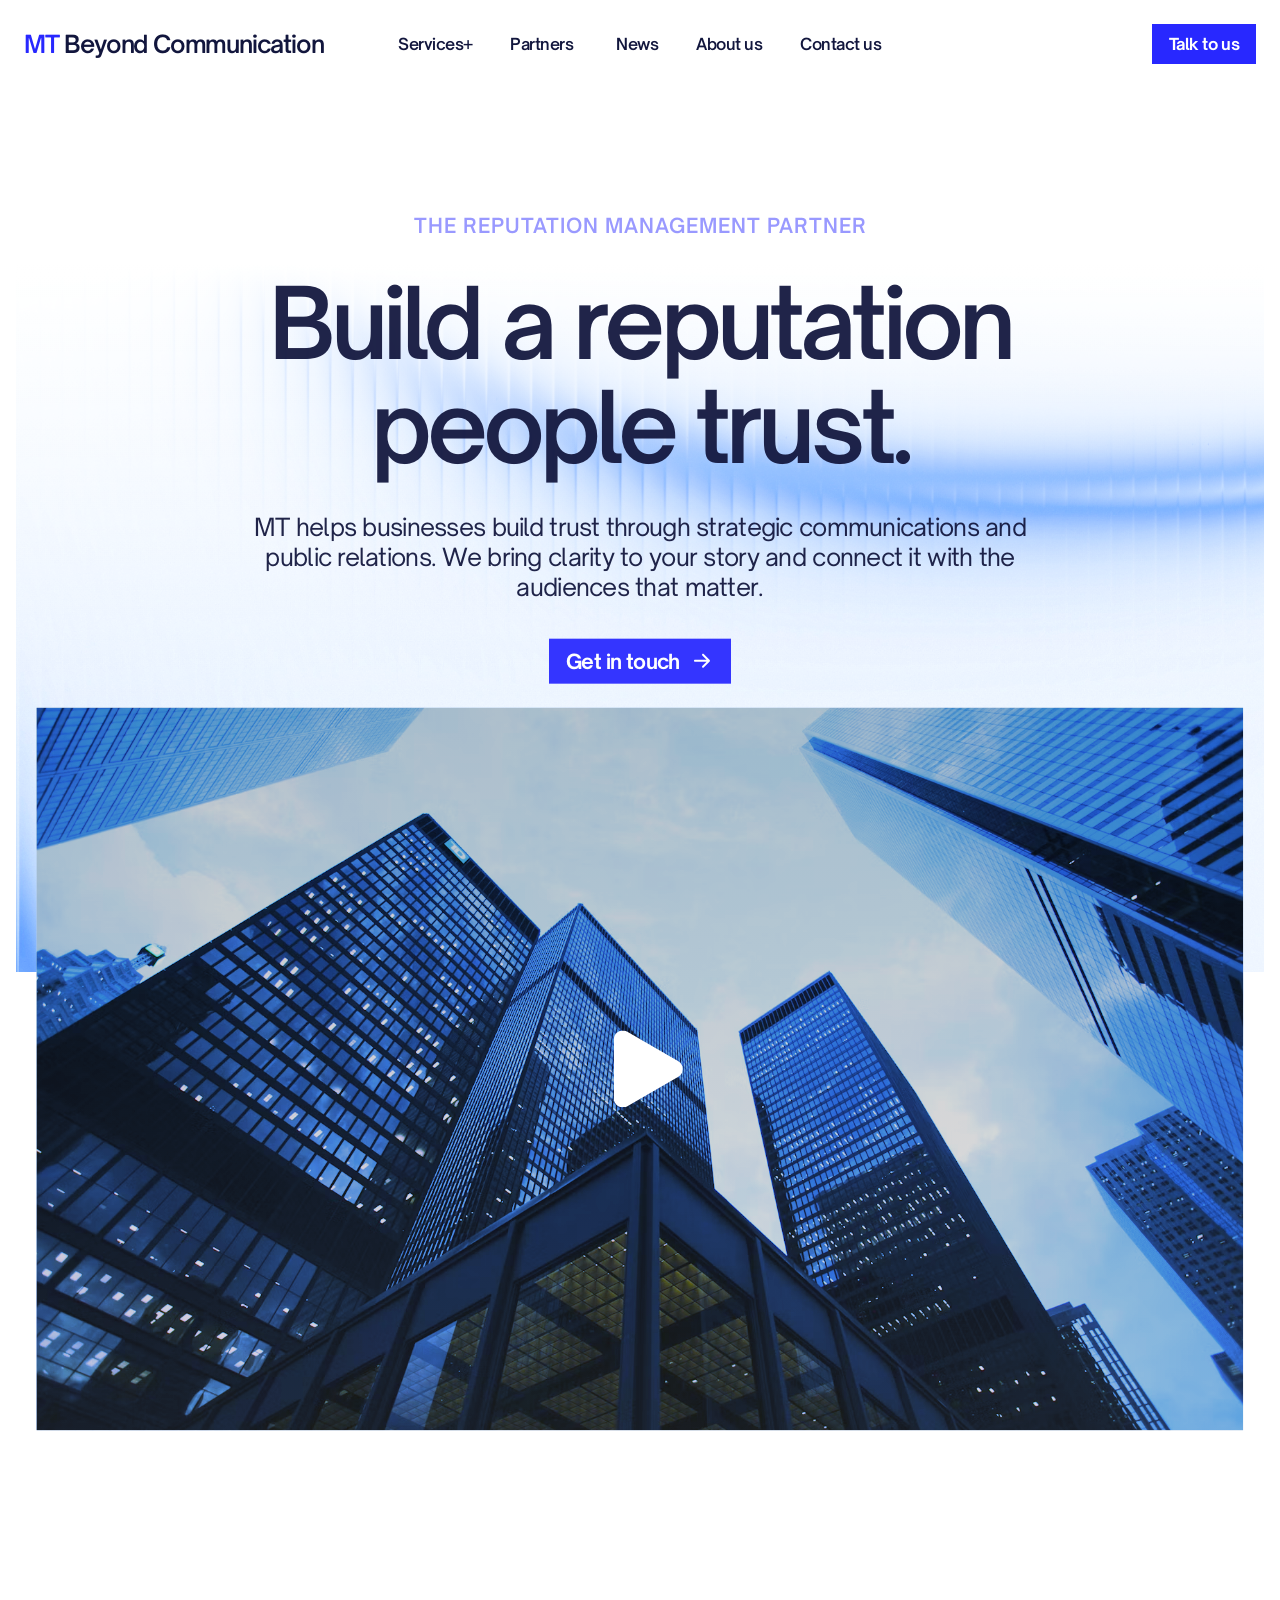
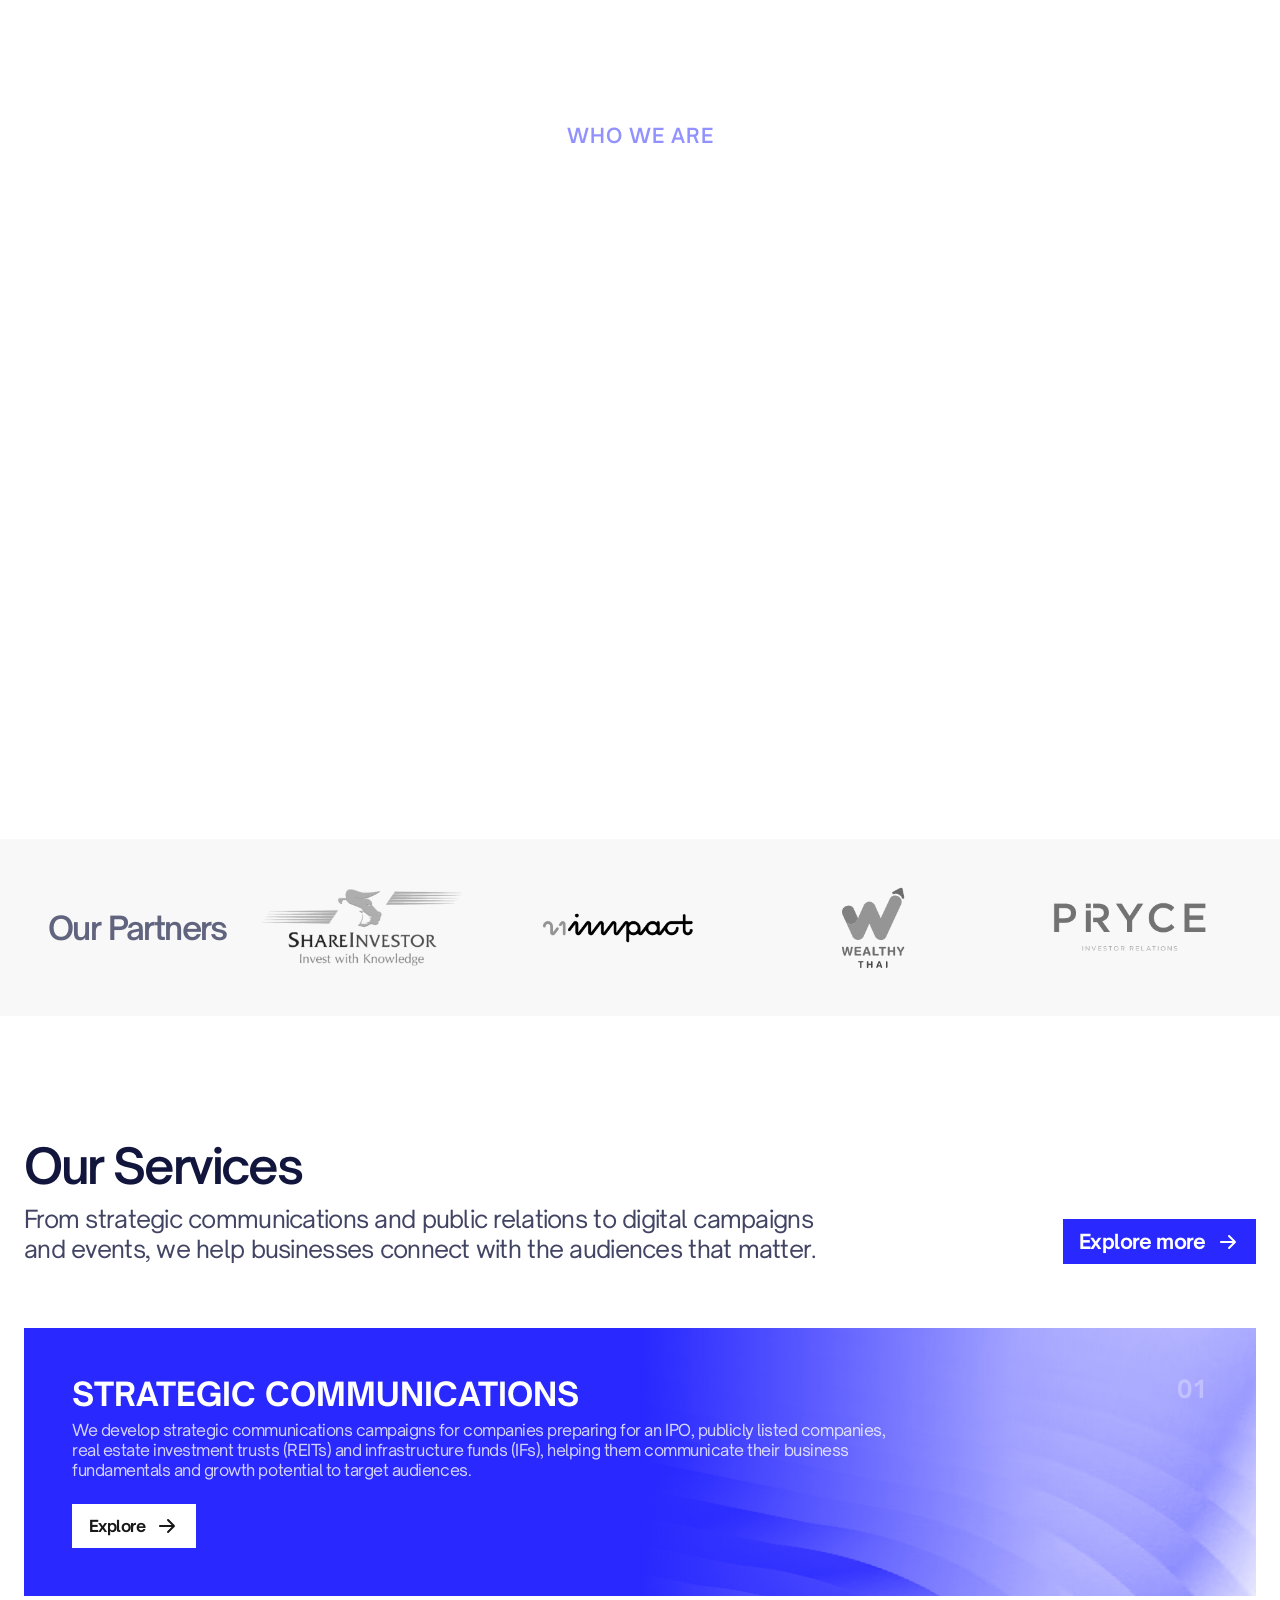
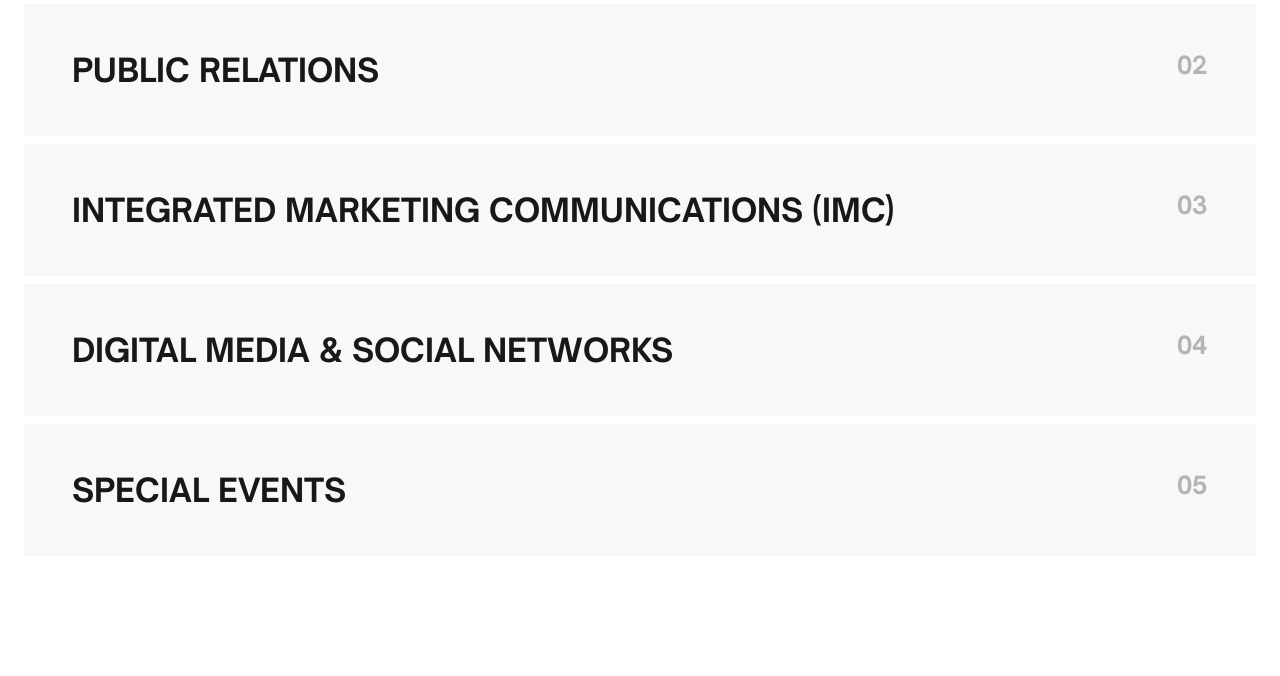
==== commit 1d27b1bb: "Anchor the video cover below the hero CTA so it is visible on arrival" ====
--- a/index.html
+++ b/index.html
@@ -7,10 +7,10 @@
   <title>MT — Beyond Communication</title>
   <link rel="preload" href="assets/fonts/OpenSauceOne-SemiBold.otf" as="font" type="font/otf" crossorigin>
   <link rel="preload" href="assets/fonts/OpenSauceOne-Regular.otf" as="font" type="font/otf" crossorigin>
-  <link rel="stylesheet" href="styles.css?v=mobile-layout-1">
+  <link rel="stylesheet" href="styles.css?v=video-cta-gap-1">
   <link rel="stylesheet" href="motion.css?v=mobile-layout-1">
   <script src="script.js?v=scroll-4" defer></script>
-  <script src="motion.js?v=mobile-layout-1" defer></script>
+  <script src="motion.js?v=video-cta-gap-1" defer></script>
 </head>
 <body>
   <a class="skip-link" href="#main">Skip to content</a>
--- a/styles.css
+++ b/styles.css
@@ -58,7 +58,7 @@
   .button:not([aria-disabled="true"]):hover img{transform:translateX(3px)}
 }
 main{display:block}
-.hero{--hero-inset:16px;--film-hero-overlap:64px;min-height:max(891px,100svh);height:auto;position:relative;z-index:4;display:flex;align-items:center;padding:16px 96px 188px}
+.hero{--hero-inset:16px;--film-hero-overlap:64px;--film-cover-gap:48px;min-height:max(891px,100svh);height:auto;position:relative;z-index:4;display:flex;align-items:center;padding:16px 96px 188px}
 .hero-background{position:absolute;inset:var(--hero-inset);overflow:hidden;pointer-events:none;isolation:isolate}
 .hero-background>img{width:100%;height:100%;object-fit:cover}
 .hero-blue,.hero-fade{position:absolute;inset:0}
@@ -71,7 +71,7 @@
 h1{width:1032px;max-width:100%;font-weight:600;font-size:96px;line-height:104px;letter-spacing:-4.8px}
 .hero-description{width:796px;max-width:100%;font-size:24px;line-height:30px;letter-spacing:-.72px}
 .hero-content>.button{align-self:center;width:182px}
-.film,.film-origin{position:absolute;left:calc(50% - 620px);top:calc(100% - var(--film-hero-overlap));width:1242px;height:699px}
+.film,.film-origin{position:absolute;left:calc(50% - 620px);top:var(--film-cover-top,calc(100% - var(--film-hero-overlap)));width:1242px;height:699px}
 .film-art{position:absolute;inset:0;overflow:hidden;isolation:isolate}
 .film-texture{position:absolute;height:100%;width:100.05%;left:-.03%;top:0}
 .film-photo{position:absolute;height:100%;width:103.03%;left:-.08%;top:0}
@@ -160,14 +160,14 @@
   .navigation{justify-content:space-between;gap:10px;font-size:12px;line-height:18px;letter-spacing:-.36px}
   .navigation>:nth-child(n){width:auto}
   .hero{height:auto;min-height:0;padding:48px 24px 112px;align-items:flex-start}
-  .hero{--hero-inset:8px;--film-hero-overlap:32px}
+  .hero{--hero-inset:8px;--film-hero-overlap:32px;--film-cover-gap:32px}
   .hero-copy{gap:24px}
   .hero-content{gap:28px}
   .eyebrow{font-size:12px;line-height:18px;letter-spacing:.6px}
   h1{width:100%;max-width:520px;font-size:clamp(40px,9vw,64px);line-height:1.083333;letter-spacing:-.05em}
   .hero-description{font-size:18px;line-height:24px;letter-spacing:-.54px}
   .button--large{font-size:18px;line-height:24px;letter-spacing:-.54px}
-  .film,.film-origin{top:calc(100% - var(--film-hero-overlap));bottom:auto;width:calc(100% - 48px);transform:translateX(-50%)}
+  .film,.film-origin{top:var(--film-cover-top,calc(100% - var(--film-hero-overlap)));bottom:auto;width:calc(100% - 48px);transform:translateX(-50%)}
   .play{transform:translate(-50%,-50%) scale(.65)}
   .standards{min-height:0;border-width:8px;padding:calc((100vw - 48px)*.5628 + 56px) 16px 56px}
   .standards-content{gap:24px}
